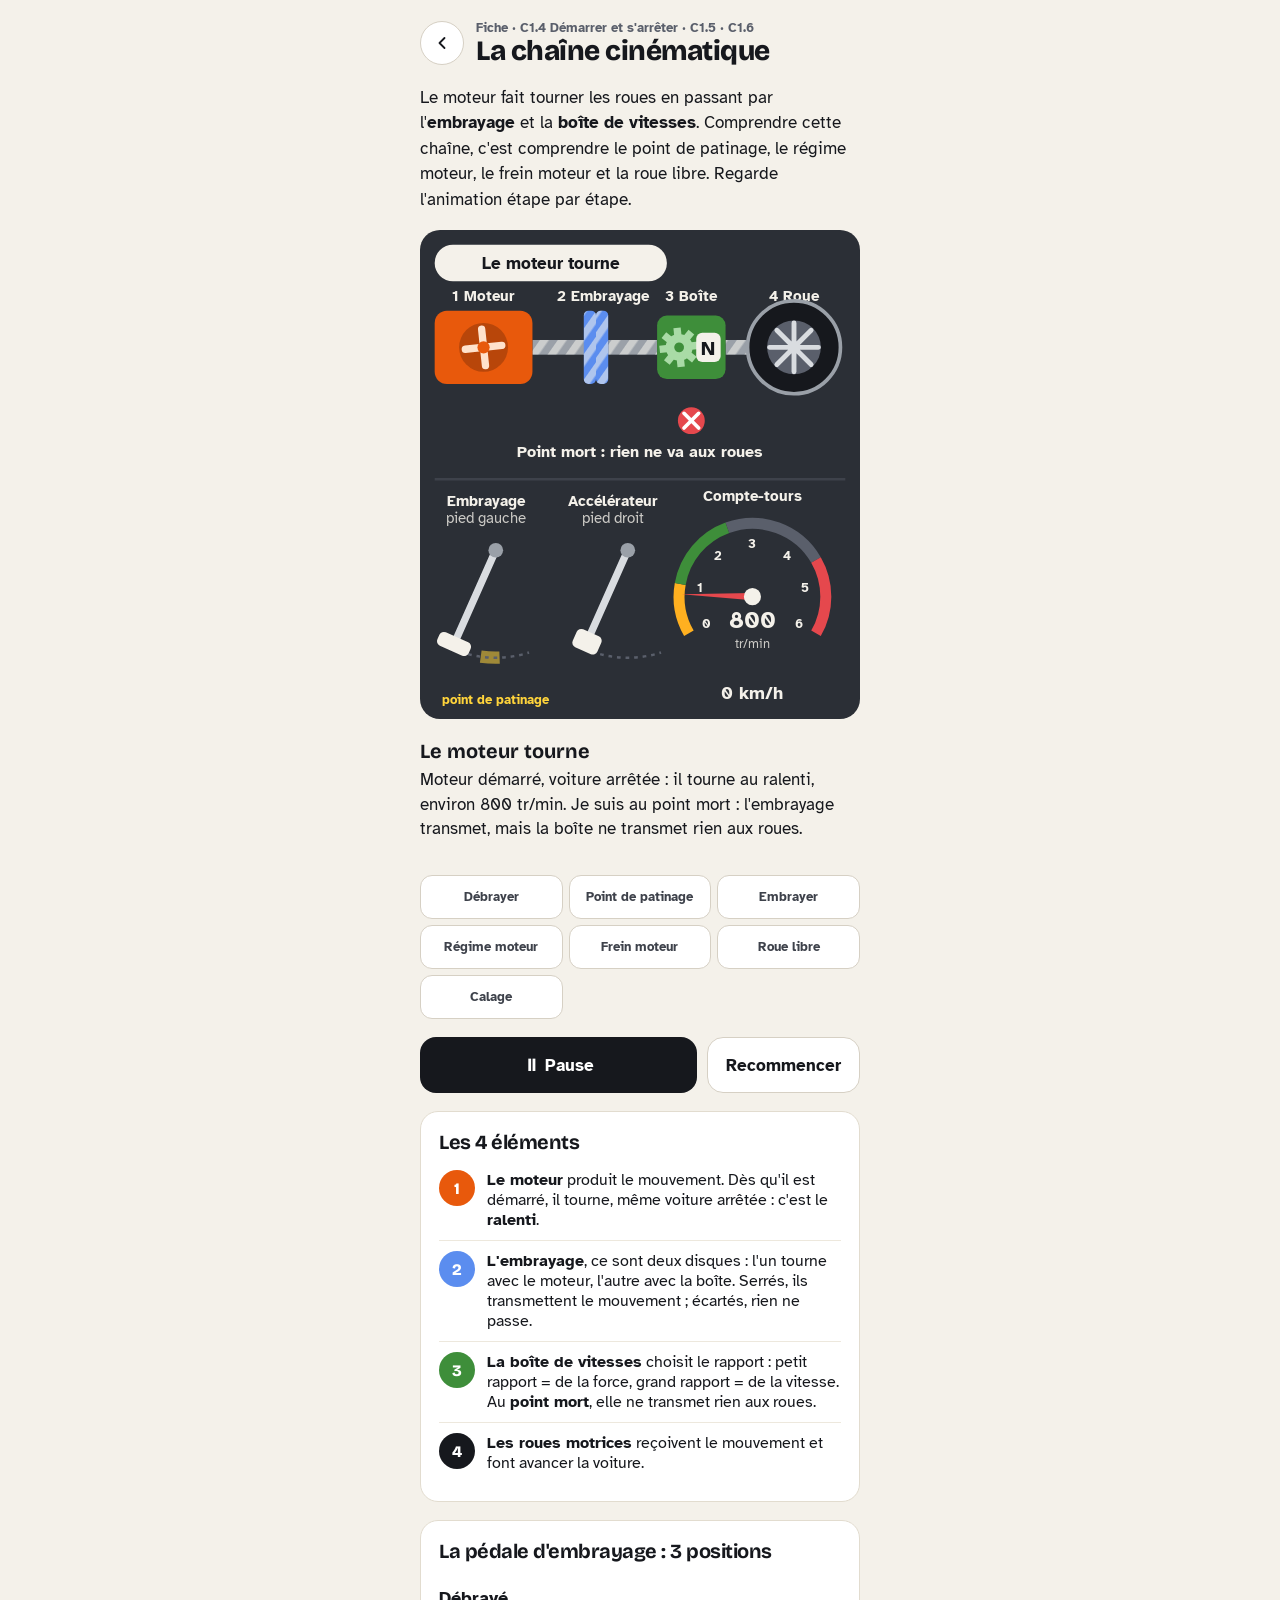
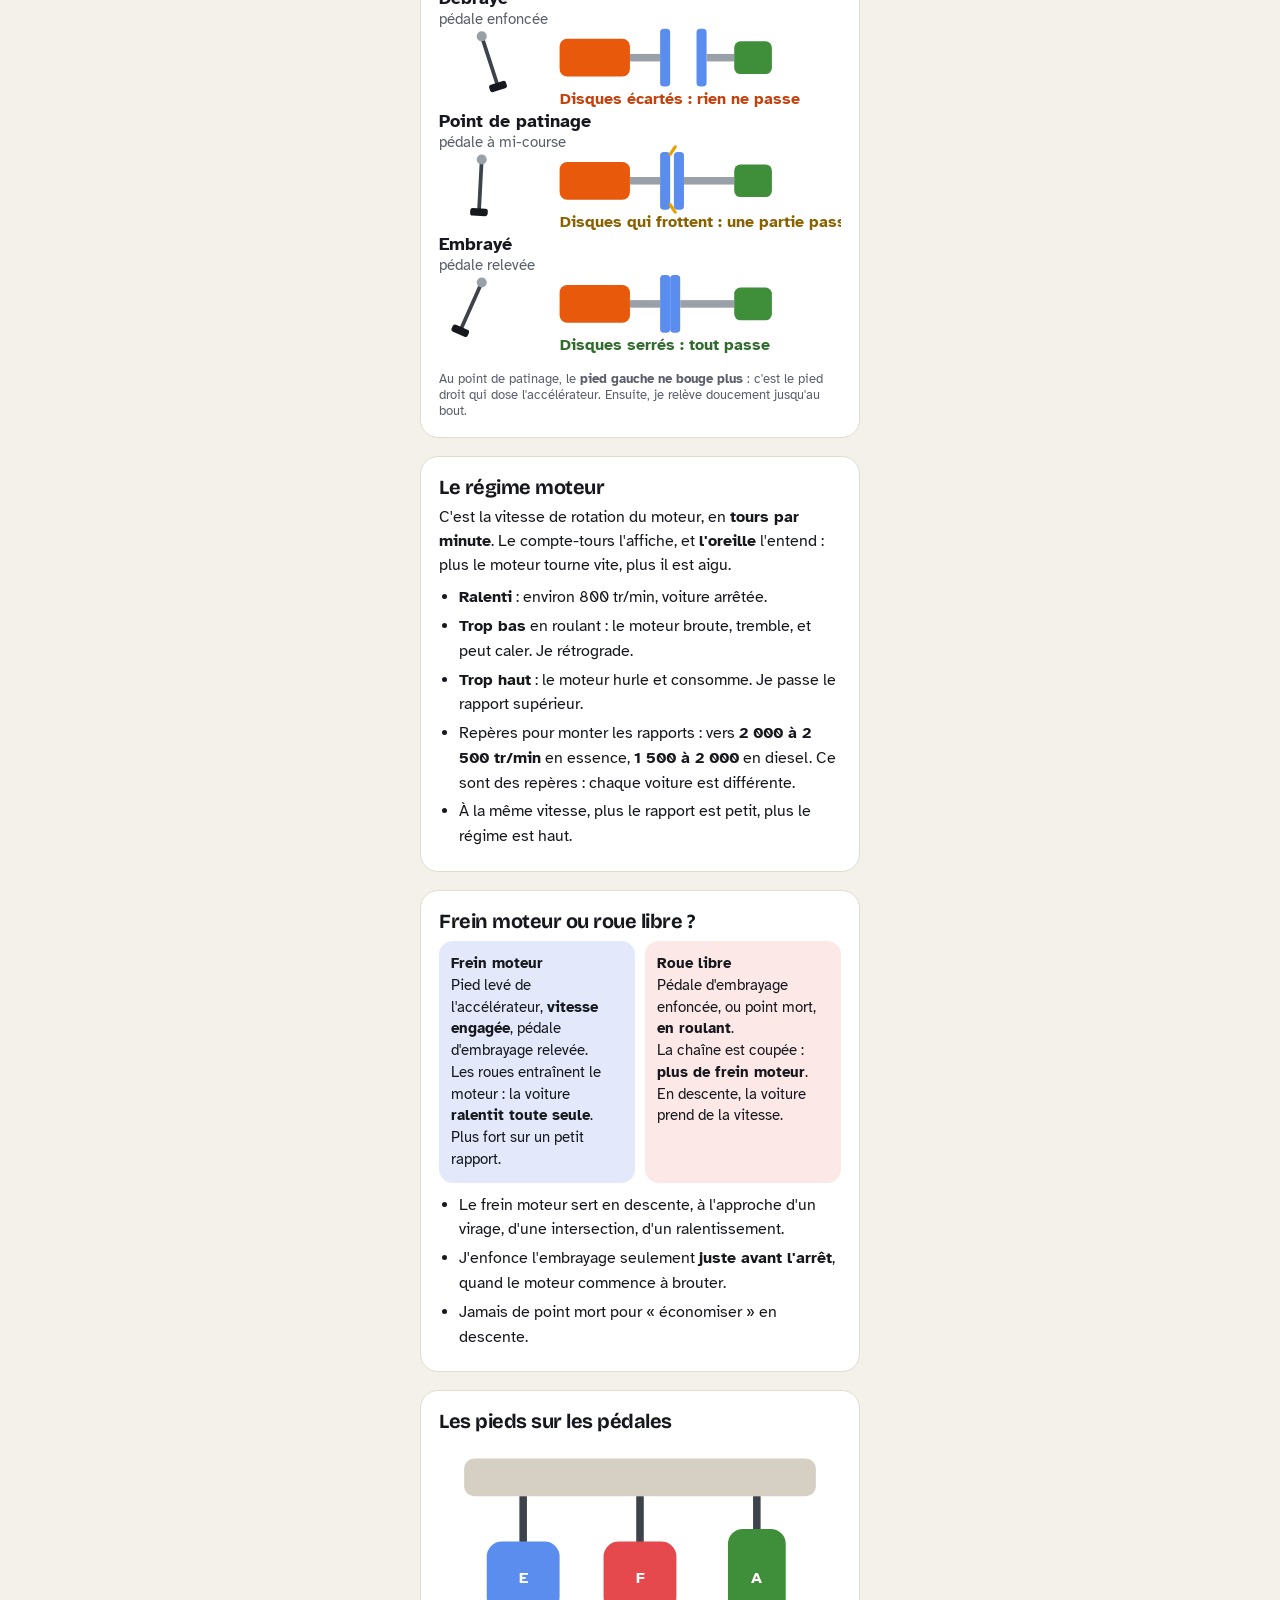
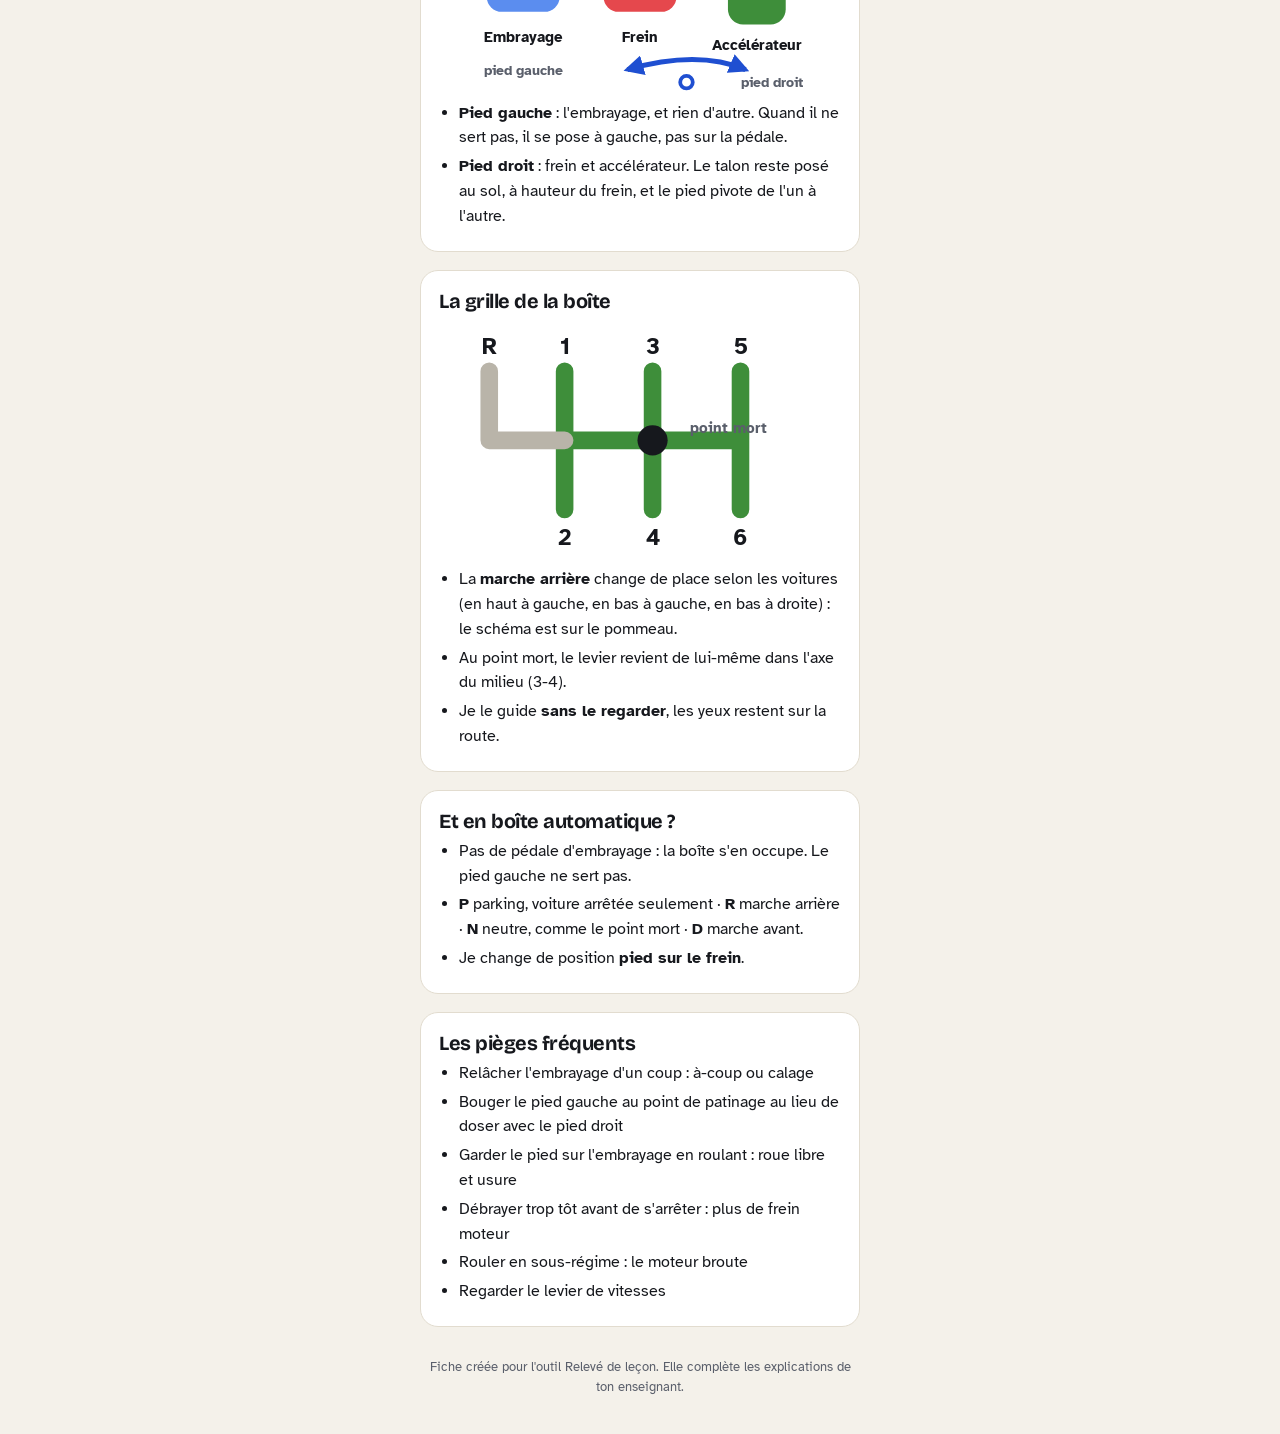
==== fiches/chaine.html @ b181ccf0 "Add files via upload" ====
<!doctype html>
<html lang="fr">
<head>
<meta charset="utf-8">
<meta name="viewport" content="width=device-width, initial-scale=1, viewport-fit=cover">
<title>Chaîne cinématique — Fiche</title>
<meta name="theme-color" content="#F4F1EA">
<link rel="preconnect" href="https://fonts.googleapis.com">
<link href="https://fonts.googleapis.com/css2?family=Atkinson+Hyperlegible:wght@400;700&family=Bricolage+Grotesque:opsz,wght@12..96,600;12..96,800&display=swap" rel="stylesheet">
<link rel="stylesheet" href="../app.css">
<style>
  .stage{background:#2B2F36;border-radius:20px;overflow:hidden;position:relative}
  .stage svg{display:block;width:100%;height:auto}
  .steps{display:grid;grid-template-columns:repeat(3,minmax(0,1fr));gap:6px}
  .steps button{min-height:44px;border-radius:12px;border:1px solid var(--line2);background:var(--card);font-weight:700;font-size:13px;cursor:pointer;color:var(--ink2);padding:0 4px;line-height:1.1}
  .steps button[aria-current="true"]{background:var(--ink);color:#fff;border-color:var(--ink)}
  .caption{min-height:120px;font-size:17px;line-height:1.45}
  .caption b{font-family:var(--display);font-size:20px;display:block;margin-bottom:2px}
  .ctrl{display:flex;gap:10px;align-items:center}
  .key{display:flex;gap:12px;align-items:flex-start;padding:10px 0;border-bottom:1px solid var(--soft)}
  .key:last-child{border-bottom:0}
  .key .n{flex-shrink:0;width:36px;height:36px;border-radius:18px;color:#fff;font-family:var(--display);font-weight:800;display:flex;align-items:center;justify-content:center}
  ul.clean{margin:0;padding-left:20px;line-height:1.55}
  ul.clean li{margin:4px 0}
  .two{display:grid;grid-template-columns:1fr 1fr;gap:10px}
  .two>div{border-radius:14px;padding:12px;line-height:1.45;font-size:15px}
  .lbl{font-family:'Atkinson Hyperlegible',sans-serif;font-weight:700}
  .card svg{display:block;width:100%;height:auto}
</style>
</head>
<body>
<main id="app" style="gap:18px">
  <div class="row"><a class="icon-btn" href="../#travail" id="backlink" aria-label="Retour"><svg viewBox="0 0 24 24" fill="none" stroke="currentColor" stroke-width="2.2" stroke-linecap="round" stroke-linejoin="round"><path d="M15 18l-6-6 6-6"/></svg></a>
    <div><div class="small muted" style="font-weight:700">Fiche · C1.4 Démarrer et s'arrêter · C1.5 · C1.6</div><h1 style="font-size:28px;font-weight:800;line-height:1.1">La chaîne cinématique</h1></div></div>

  <p style="margin:0;font-size:17px;line-height:1.5">Le moteur fait tourner les roues en passant par l'<b>embrayage</b> et la <b>boîte de vitesses</b>. Comprendre cette chaîne, c'est comprendre le point de patinage, le régime moteur, le frein moteur et la roue libre. Regarde l'animation étape par étape.</p>

  <div class="stage" aria-label="Animation : moteur, embrayage, boîte de vitesses et roue, avec la pédale d'embrayage, l'accélérateur et le compte-tours">
    <svg viewBox="0 0 360 400" role="img" aria-labelledby="capT">
      <defs>
        <pattern id="stripe" width="12" height="12" patternUnits="userSpaceOnUse" patternTransform="rotate(35)"><rect width="6" height="12" fill="#F4F1EA" opacity=".55"/></pattern>
        <marker id="ah" viewBox="0 0 10 10" refX="8" refY="5" markerWidth="5" markerHeight="5" orient="auto-start-reverse"><path d="M0 0 L10 5 L0 10 Z" fill="context-stroke"/></marker>
      </defs>
      <!-- étiquettes -->
      <g class="lbl" font-size="12" fill="#F4F1EA" text-anchor="middle">
        <text x="52" y="58">1 Moteur</text><text x="150" y="58">2 Embrayage</text><text x="222" y="58">3 Boîte</text><text x="306" y="58">4 Roue</text>
      </g>
      <!-- arbres (les rayures défilent = ça tourne) -->
      <g id="sh1"><rect x="92" y="90" width="44" height="12" fill="#9AA0A8"/><rect id="sh1s" x="80" y="90" width="68" height="12" fill="url(#stripe)" clip-path="url(#c1)"/></g>
      <clipPath id="c1"><rect x="92" y="90" width="44" height="12"/></clipPath>
      <g id="sh2"><rect id="sh2r" x="156" y="90" width="38" height="12" fill="#9AA0A8"/><rect id="sh2s" x="144" y="90" width="62" height="12" fill="url(#stripe)" clip-path="url(#c2)"/></g>
      <clipPath id="c2"><rect id="c2r" x="156" y="90" width="38" height="12"/></clipPath>
      <g id="sh3"><rect x="250" y="90" width="20" height="12" fill="#9AA0A8"/><rect id="sh3s" x="238" y="90" width="44" height="12" fill="url(#stripe)" clip-path="url(#c3)"/></g>
      <clipPath id="c3"><rect x="250" y="90" width="20" height="12"/></clipPath>
      <!-- moteur -->
      <rect x="12" y="66" width="80" height="60" rx="10" fill="#E8590C"/>
      <g transform="translate(52 96)"><circle r="20" fill="#B8460A"/><g id="fanE"><rect x="-3" y="-18" width="6" height="36" rx="3" fill="#FFE2CC"/><rect x="-18" y="-3" width="36" height="6" rx="3" fill="#FFE2CC"/></g><circle r="5" fill="#E8590C"/></g>
      <!-- embrayage : disque côté moteur + disque côté boîte -->
      <g id="discA"><rect x="134" y="66" width="10" height="60" rx="4" fill="#5B8DEF"/><rect id="discAs" x="134" y="40" width="10" height="112" fill="url(#stripe)" clip-path="url(#cA)"/></g>
      <clipPath id="cA"><rect x="134" y="66" width="10" height="60" rx="4"/></clipPath>
      <g id="discB"><rect x="0" y="66" width="10" height="60" rx="4" fill="#5B8DEF"/><rect id="discBs" x="0" y="40" width="10" height="112" fill="url(#stripe)" clip-path="url(#cB)"/></g>
      <clipPath id="cB"><rect id="cBr" x="0" y="66" width="10" height="60" rx="4"/></clipPath>
      <g id="spark" opacity="0"><path d="M144 76 l6 -8 M144 96 l8 0 M144 116 l6 8" stroke="#FFD43B" stroke-width="3" stroke-linecap="round"/></g>
      <!-- boîte -->
      <rect x="194" y="70" width="56" height="52" rx="8" fill="#3E8E3A"/>
      <g transform="translate(212 96)"><g id="gear"><circle r="11" fill="#A9DBA6"/><g fill="#A9DBA6"><rect x="-3" y="-16" width="6" height="32"/><rect x="-16" y="-3" width="32" height="6"/><rect x="-3" y="-16" width="6" height="32" transform="rotate(45)"/><rect x="-3" y="-16" width="6" height="32" transform="rotate(-45)"/></g><circle r="4" fill="#3E8E3A"/></g></g>
      <rect x="226" y="84" width="20" height="24" rx="5" fill="#F4F1EA"/><text id="gearT" x="236" y="102" text-anchor="middle" class="lbl" font-size="16" fill="#16181D">N</text>
      <!-- roue -->
      <g transform="translate(306 96)"><circle r="38" fill="#16181D" stroke="#9AA0A8" stroke-width="3"/><circle r="22" fill="#5A5F6B"/><g id="wheel" stroke="#D9DCE0" stroke-width="4" stroke-linecap="round"><path d="M0 -20 V20 M-20 0 H20 M-14 -14 L14 14 M-14 14 L14 -14"/></g><circle r="5" fill="#D9DCE0"/></g>
      <!-- sens de l'entraînement -->
      <g id="flow" opacity="0"><line id="flowL" x1="30" y1="156" x2="330" y2="156" stroke="#FFB020" stroke-width="5" stroke-linecap="round" marker-end="url(#ah)"/></g>
      <g id="cut" opacity="0"><circle cx="150" cy="156" r="11" fill="#E5484D"/><path d="M144 150 l12 12 M156 150 l-12 12" stroke="#fff" stroke-width="3" stroke-linecap="round"/></g>
      <text id="flowT" x="180" y="186" text-anchor="middle" class="lbl" font-size="13" fill="#F4F1EA"></text>
      <line x1="12" y1="204" x2="348" y2="204" stroke="#3E424B" stroke-width="2"/>
      <!-- pédales (vue de côté, pivot en haut) -->
      <g class="lbl" font-size="12" fill="#F4F1EA" text-anchor="middle"><text x="54" y="226">Embrayage</text><text x="54" y="240" font-weight="400" opacity=".8">pied gauche</text><text x="158" y="226">Accélérateur</text><text x="158" y="240" font-weight="400" opacity=".8">pied droit</text></g>
      <g transform="translate(62 262)">
        <path id="ppzone" d="" stroke="#FFD43B" stroke-width="10" fill="none" opacity=".55"/>
        <path d="M0 0" id="travC" stroke="#5A5F6B" stroke-width="2" fill="none" stroke-dasharray="3 4"/>
        <g id="pedC"><rect x="-3" y="0" width="6" height="84" rx="3" fill="#D9DCE0"/><rect x="-14" y="78" width="28" height="12" rx="4" fill="#F4F1EA"/></g>
        <circle r="6" fill="#9AA0A8"/>
      </g>
      <text x="62" y="388" text-anchor="middle" class="lbl" font-size="11" fill="#FFD43B">point de patinage</text>
      <g transform="translate(170 262)">
        <path id="travA" stroke="#5A5F6B" stroke-width="2" fill="none" stroke-dasharray="3 4"/>
        <g id="pedA"><rect x="-3" y="0" width="6" height="84" rx="3" fill="#D9DCE0"/><rect x="-11" y="74" width="22" height="16" rx="4" fill="#F4F1EA"/></g>
        <circle r="6" fill="#9AA0A8"/>
      </g>
      <!-- compte-tours -->
      <g transform="translate(272 300)">
        <path id="arcs" fill="none"/>
        <g id="ticks"></g>
        <g id="needle"><path d="M-3 0 L0 -58 L3 0 Z" fill="#E5484D"/></g><circle r="7" fill="#F4F1EA"/>
        <text y="26" text-anchor="middle" class="lbl" font-size="20" fill="#F4F1EA" id="rpmT">800</text>
        <text y="42" text-anchor="middle" font-family="Atkinson Hyperlegible, sans-serif" font-size="11" fill="#F4F1EA" opacity=".8">tr/min</text>
        <text y="-78" text-anchor="middle" class="lbl" font-size="12" fill="#F4F1EA">Compte-tours</text>
      </g>
      <text id="spdT" x="272" y="384" text-anchor="middle" class="lbl" font-size="15" fill="#F4F1EA">0 km/h</text>
      <g id="stallB" opacity="0"><rect x="134" y="142" width="92" height="28" rx="14" fill="#E5484D"/><text x="180" y="161" text-anchor="middle" class="lbl" font-size="14" fill="#fff">Calé !</text></g>
      <g><rect x="12" y="12" width="190" height="30" rx="15" fill="#F4F1EA"/><text id="badgeT" x="107" y="32" text-anchor="middle" class="lbl" font-size="14" fill="#16181D"></text></g>
    </svg>
  </div>

  <div class="caption" id="cap" aria-live="polite"><b id="capT"></b><span id="capS"></span></div>
  <div class="steps" id="steps"></div>
  <div class="ctrl"><button class="btn btn-dark" id="play" style="flex:1">⏸ Pause</button><button class="btn btn-light" id="restart" style="width:auto;padding:0 18px">Recommencer</button></div>

  <div class="card"><h2 style="font-size:20px;margin-bottom:6px">Les 4 éléments</h2>
    <div class="key"><span class="n" style="background:#E8590C">1</span><div><b>Le moteur</b> produit le mouvement. Dès qu'il est démarré, il tourne, même voiture arrêtée : c'est le <b>ralenti</b>.</div></div>
    <div class="key"><span class="n" style="background:#5B8DEF">2</span><div><b>L'embrayage</b>, ce sont deux disques : l'un tourne avec le moteur, l'autre avec la boîte. Serrés, ils transmettent le mouvement ; écartés, rien ne passe.</div></div>
    <div class="key"><span class="n" style="background:#3E8E3A">3</span><div><b>La boîte de vitesses</b> choisit le rapport : petit rapport = de la force, grand rapport = de la vitesse. Au <b>point mort</b>, elle ne transmet rien aux roues.</div></div>
    <div class="key"><span class="n" style="background:#16181D">4</span><div><b>Les roues motrices</b> reçoivent le mouvement et font avancer la voiture.</div></div>
  </div>

  <div class="card" id="pedale"><h2 style="font-size:20px;margin-bottom:8px">La pédale d'embrayage : 3 positions</h2>
    <svg viewBox="0 0 320 312" role="img" aria-label="Trois positions de la pédale d'embrayage : enfoncée, disques écartés ; à mi-course, disques qui se touchent ; relevée, disques serrés" id="three"></svg>
    <p class="small muted" style="margin:8px 0 0">Au point de patinage, le <b>pied gauche ne bouge plus</b> : c'est le pied droit qui dose l'accélérateur. Ensuite, je relève doucement jusqu'au bout.</p>
  </div>

  <div class="card" id="regime"><h2 style="font-size:20px;margin-bottom:6px">Le régime moteur</h2>
    <p style="margin:0 0 8px;line-height:1.5">C'est la vitesse de rotation du moteur, en <b>tours par minute</b>. Le compte-tours l'affiche, et <b>l'oreille</b> l'entend : plus le moteur tourne vite, plus il est aigu.</p>
    <ul class="clean">
      <li><b>Ralenti</b> : environ 800 tr/min, voiture arrêtée.</li>
      <li><b>Trop bas</b> en roulant : le moteur broute, tremble, et peut caler. Je rétrograde.</li>
      <li><b>Trop haut</b> : le moteur hurle et consomme. Je passe le rapport supérieur.</li>
      <li>Repères pour monter les rapports : vers <b>2 000 à 2 500 tr/min</b> en essence, <b>1 500 à 2 000</b> en diesel. Ce sont des repères : chaque voiture est différente.</li>
      <li>À la même vitesse, plus le rapport est petit, plus le régime est haut.</li>
    </ul>
  </div>

  <div class="card" id="frein"><h2 style="font-size:20px;margin-bottom:8px">Frein moteur ou roue libre ?</h2>
    <div class="two">
      <div style="background:#E3E9FB"><b>Frein moteur</b><br>Pied levé de l'accélérateur, <b>vitesse engagée</b>, pédale d'embrayage relevée.<br>Les roues entraînent le moteur : la voiture <b>ralentit toute seule</b>.<br>Plus fort sur un petit rapport.</div>
      <div style="background:#FDE8E8"><b>Roue libre</b><br>Pédale d'embrayage enfoncée, ou point mort, <b>en roulant</b>.<br>La chaîne est coupée : <b>plus de frein moteur</b>.<br>En descente, la voiture prend de la vitesse.</div>
    </div>
    <ul class="clean" style="margin-top:10px">
      <li>Le frein moteur sert en descente, à l'approche d'un virage, d'une intersection, d'un ralentissement.</li>
      <li>J'enfonce l'embrayage seulement <b>juste avant l'arrêt</b>, quand le moteur commence à brouter.</li>
      <li>Jamais de point mort pour « économiser » en descente.</li>
    </ul>
  </div>

  <div class="card" id="pieds"><h2 style="font-size:20px;margin-bottom:8px">Les pieds sur les pédales</h2>
    <svg viewBox="0 0 320 200" role="img" aria-label="Trois pédales : embrayage à gauche pour le pied gauche, frein au milieu et accélérateur à droite pour le pied droit, qui pivote sur le talon">
      <rect x="20" y="14" width="280" height="30" rx="8" fill="#D6D0C4"/>
      <g fill="#3E424B"><rect x="64" y="44" width="6" height="40"/><rect x="157" y="44" width="6" height="40"/><rect x="250" y="44" width="6" height="30"/></g>
      <rect x="38" y="80" width="58" height="56" rx="12" fill="#5B8DEF"/><rect x="131" y="80" width="58" height="56" rx="12" fill="#E5484D"/><rect x="230" y="70" width="46" height="76" rx="12" fill="#3E8E3A"/>
      <g class="lbl" font-size="13" fill="#fff" text-anchor="middle"><text x="67" y="113">E</text><text x="160" y="113">F</text><text x="253" y="113">A</text></g>
      <g class="lbl" font-size="12" fill="#16181D" text-anchor="middle"><text x="67" y="160">Embrayage</text><text x="160" y="160">Frein</text><text x="253" y="166">Accélérateur</text></g>
      <path d="M150 182 Q206 166 244 182" stroke="#1F4FD1" stroke-width="4" fill="none" marker-start="url(#ah2)" marker-end="url(#ah2)"/>
      <circle cx="197" cy="192" r="5" fill="none" stroke="#1F4FD1" stroke-width="3"/>
      <defs><marker id="ah2" viewBox="0 0 10 10" refX="8" refY="5" markerWidth="4" markerHeight="4" orient="auto-start-reverse"><path d="M0 0 L10 5 L0 10 Z" fill="#1F4FD1"/></marker></defs>
      <text x="67" y="186" text-anchor="middle" class="lbl" font-size="11" fill="#5A5F6B">pied gauche</text>
      <text x="290" y="196" text-anchor="end" class="lbl" font-size="11" fill="#5A5F6B">pied droit</text>
    </svg>
    <ul class="clean" style="margin-top:8px">
      <li><b>Pied gauche</b> : l'embrayage, et rien d'autre. Quand il ne sert pas, il se pose à gauche, pas sur la pédale.</li>
      <li><b>Pied droit</b> : frein et accélérateur. Le talon reste posé au sol, à hauteur du frein, et le pied pivote de l'un à l'autre.</li>
    </ul>
  </div>

  <div class="card" id="boite"><h2 style="font-size:20px;margin-bottom:8px">La grille de la boîte</h2>
    <svg viewBox="0 0 320 190" role="img" aria-label="Grille en H : marche arrière, 1 et 3 et 5 en haut, 2 et 4 en bas, point mort au milieu">
      <g stroke="#3E8E3A" stroke-width="14" stroke-linecap="round" fill="none">
        <path d="M100 40 V150 M170 40 V150 M240 40 V150 M100 95 H240"/>
      </g>
      <path d="M40 40 V95 H100" stroke="#B9B4A9" stroke-width="14" stroke-linecap="round" stroke-linejoin="round" fill="none"/>
      <g class="lbl" font-size="18" fill="#16181D" text-anchor="middle"><text x="40" y="26">R</text><text x="100" y="26">1</text><text x="170" y="26">3</text><text x="240" y="26">5</text><text x="100" y="178">2</text><text x="170" y="178">4</text><text x="240" y="178">6</text></g>
      <circle cx="170" cy="95" r="12" fill="#16181D"/><text x="200" y="89" class="lbl" font-size="12" fill="#5A5F6B">point mort</text>
    </svg>
    <ul class="clean" style="margin-top:8px">
      <li>La <b>marche arrière</b> change de place selon les voitures (en haut à gauche, en bas à gauche, en bas à droite) : le schéma est sur le pommeau.</li>
      <li>Au point mort, le levier revient de lui-même dans l'axe du milieu (3-4).</li>
      <li>Je le guide <b>sans le regarder</b>, les yeux restent sur la route.</li>
    </ul>
  </div>

  <div class="card" id="auto"><h2 style="font-size:20px;margin-bottom:6px">Et en boîte automatique ?</h2>
    <ul class="clean">
      <li>Pas de pédale d'embrayage : la boîte s'en occupe. Le pied gauche ne sert pas.</li>
      <li><b>P</b> parking, voiture arrêtée seulement · <b>R</b> marche arrière · <b>N</b> neutre, comme le point mort · <b>D</b> marche avant.</li>
      <li>Je change de position <b>pied sur le frein</b>.</li>
    </ul>
  </div>

  <div class="card"><h2 style="font-size:20px;margin-bottom:6px">Les pièges fréquents</h2>
    <ul class="clean"><li>Relâcher l'embrayage d'un coup : à-coup ou calage</li><li>Bouger le pied gauche au point de patinage au lieu de doser avec le pied droit</li><li>Garder le pied sur l'embrayage en roulant : roue libre et usure</li><li>Débrayer trop tôt avant de s'arrêter : plus de frein moteur</li><li>Rouler en sous-régime : le moteur broute</li><li>Regarder le levier de vitesses</li></ul></div>

  <p class="footer">Fiche créée pour l'outil Relevé de leçon. Elle complète les explications de ton enseignant.</p>
</main>
<script>
(function () {
  'use strict';
  try { if (document.referrer && new URL(document.referrer).origin === location.origin) document.getElementById('backlink').addEventListener('click', function (e) { e.preventDefault(); history.back(); }); } catch (e) {}
  const $ = (id) => document.getElementById(id);
  const ease = (t) => t < .5 ? 2 * t * t : 1 - Math.pow(-2 * t + 2, 2) / 2;
  const lerp = (a, b, t) => a + (b - a) * t;
  const seg = (p, a, b) => Math.max(0, Math.min(1, (p - a) / (b - a)));
  const R1 = 125, R2 = 65; // tr/min par km/h en 1re et en 2e

  // ---- compte-tours : arcs et graduations (0 à 6000 tr/min sur 240°) ----
  const ang = (rpm) => -120 + Math.min(rpm, 6000) / 6000 * 240;
  function arc(a1, a2, r) {
    const p = (a) => [Math.sin(a * Math.PI / 180) * r, -Math.cos(a * Math.PI / 180) * r];
    const [x1, y1] = p(a1), [x2, y2] = p(a2);
    return `M${x1.toFixed(1)} ${y1.toFixed(1)} A${r} ${r} 0 ${a2 - a1 > 180 ? 1 : 0} 1 ${x2.toFixed(1)} ${y2.toFixed(1)}`;
  }
  (function gauge() {
    const zones = [[0, 1000, '#FFB020'], [1000, 2500, '#3E8E3A'], [2500, 4500, '#5A5F6B'], [4500, 6000, '#E5484D']];
    $('arcs').outerHTML = zones.map(([a, b, c]) => `<path d="${arc(ang(a), ang(b), 60)}" stroke="${c}" stroke-width="9" fill="none"/>`).join('');
    let t = '';
    for (let k = 0; k <= 6; k++) { const a = ang(k * 1000) * Math.PI / 180; t += `<text x="${(Math.sin(a) * 44).toFixed(1)}" y="${(-Math.cos(a) * 44 + 4).toFixed(1)}" text-anchor="middle" font-family="Atkinson Hyperlegible, sans-serif" font-size="11" font-weight="700" fill="#F4F1EA">${k}</text>`; }
    $('ticks').innerHTML = t;
  })();

  // ---- pédales : angle relevée / enfoncée ----
  const PED_UP = 24, PED_DOWN = -18; // le conducteur est à gauche : enfoncer pousse la pédale vers la droite
  const pedAngle = (down) => lerp(PED_UP, PED_DOWN, down);
  const ppt = (d, r) => { const a = pedAngle(d) * Math.PI / 180; return [(-Math.sin(a) * r).toFixed(1), (Math.cos(a) * r).toFixed(1)]; };
  const arcP = (d1, d2, r) => { const [x1, y1] = ppt(d1, r), [x2, y2] = ppt(d2, r); return `M${x1} ${y1} A${r} ${r} 0 0 ${d2 > d1 ? 0 : 1} ${x2} ${y2}`; };
  $('travC').setAttribute('d', arcP(0, 1, 88)); $('travA').setAttribute('d', arcP(0, 1, 88));
  $('ppzone').setAttribute('d', arcP(.38, .62, 88));

  // ---- les étapes ----
  // c : embrayage (0 = pédale enfoncée / débrayé, 1 = relevée / embrayé) · g : gaz (0-1)
  // rpm : régime · v : km/h · b : rotation du disque côté boîte (tr/min équivalents) · flow : 'fwd' | 'back' | 'cut' | 'none'
  const STEPS = [
    { id: '', k: 'Le moteur tourne', d: 4200, t: 'Le moteur tourne', s: 'Moteur démarré, voiture arrêtée : il tourne au ralenti, environ 800 tr/min. Je suis au point mort : l\'embrayage transmet, mais la boîte ne transmet rien aux roues.',
      f: (p) => ({ c: 1, g: 0, rpm: 800, v: 0, b: 800, gear: 'N', flow: 'none', ft: 'Point mort : rien ne va aux roues' }) },
    { id: 'debrayer', k: 'Débrayer', d: 4600, t: 'Débrayer et passer la 1re', s: 'J\'enfonce la pédale d\'embrayage à fond : les deux disques s\'écartent, le moteur tourne seul. Le disque côté boîte s\'arrête : je peux passer la 1re sans craquer.',
      f: (p) => { const c = 1 - ease(seg(p, 0, .35)); return { c, g: 0, rpm: 800, v: 0, b: 800 * c * c, gear: p > .6 ? '1' : 'N', flow: 'cut', ft: 'Pédale enfoncée : moteur et roues séparés' }; } },
    { id: 'patinage', k: 'Point de patinage', d: 6200, t: 'Le point de patinage', s: 'Je relève doucement la pédale : les disques se touchent et frottent. Le moteur commence à entraîner la voiture, le régime baisse un peu et le bruit devient plus sourd. Le pied gauche s\'immobilise, le pied droit accélère légèrement.',
      f: (p) => { const c = lerp(0, .5, ease(seg(p, 0, .35))), touch = seg(p, .33, 1); const g = .18 * seg(p, .4, .7);
        const v = 6 * ease(touch); const rpm = p < .33 ? 800 : (p < .45 ? lerp(800, 700, seg(p, .33, .45)) : lerp(700, 1100, seg(p, .45, .8)));
        return { c, g, rpm, v, b: v * R1, gear: '1', flow: touch > 0 ? 'slip' : 'cut', ft: touch > 0 ? 'Les disques frottent : une partie passe' : 'Disques encore écartés' }; } },
    { id: 'embrayer', k: 'Embrayer', d: 4400, t: 'Embrayer', s: 'Une fois la voiture lancée, je finis de relever la pédale doucement. Les disques sont serrés : moteur, boîte et roues tournent ensemble.',
      f: (p) => { const q = ease(p), v = lerp(6, 12, q); return { c: lerp(.5, 1, q), g: lerp(.18, .25, q), rpm: lerp(1100, 12 * R1, q), v, b: v * R1, gear: '1', flow: 'fwd', ft: 'Le moteur entraîne les roues' }; } },
    { id: 'regime', k: 'Régime moteur', d: 7600, t: 'Le régime moteur', s: 'J\'accélère : le régime monte, la voiture prend de la vitesse. Vers 2 000 – 2 500 tr/min, je passe la 2e : débrayer, changer, embrayer. À la même vitesse, en 2e, le régime redescend.',
      f: (p) => { let c = 1, g, rpm, v, gear = '1', flow = 'fwd', ft = 'Le moteur entraîne les roues';
        if (p < .55) { const q = ease(seg(p, 0, .55)); rpm = lerp(1500, 3000, q); v = rpm / R1; g = lerp(.25, .7, q); }
        else { v = 24; const sh = seg(p, .55, .9); g = sh < .5 ? 0 : .35; c = sh < .3 ? 1 - seg(sh, 0, .3) : (sh < .55 ? 0 : seg(sh, .55, 1)); gear = sh > .42 ? '2' : (sh > .3 ? 'N' : '1');
          rpm = sh < .3 ? lerp(3000, 2600, seg(sh, 0, .3)) : lerp(2600, v * R2, seg(sh, .3, 1)); if (c < .9) { flow = 'cut'; ft = 'Changement de rapport : je débraye'; } }
        return { c, g, rpm, v, b: gear === '1' ? v * R1 : (gear === '2' ? v * R2 : rpm * c), gear, flow, ft }; } },
    { id: 'freinmoteur', k: 'Frein moteur', d: 5400, t: 'Le frein moteur', s: 'Je lève le pied de l\'accélérateur, la 2e reste engagée, pédale d\'embrayage relevée. Ce sont maintenant les roues qui entraînent le moteur : il freine la voiture, qui ralentit toute seule. Plus le rapport est petit, plus ça freine.',
      f: (p) => { const v = lerp(24, 13, ease(p)); return { c: 1, g: 0, rpm: v * R2, v, b: v * R2, gear: '2', flow: 'back', ft: 'Les roues entraînent le moteur : il freine' }; } },
    { id: 'rouelibre', k: 'Roue libre', d: 5400, t: 'La roue libre', s: 'Si j\'enfonce l\'embrayage (ou si je mets le point mort) en roulant, la chaîne est coupée. Le moteur retombe au ralenti, les roues tournent seules : plus de frein moteur. En descente, la voiture accélère. À éviter, sauf juste avant de s\'arrêter.',
      f: (p) => { const c = 1 - ease(seg(p, 0, .2)), v = lerp(24, 22, p); return { c, g: 0, rpm: c > .5 ? v * R2 : lerp(v * R2, 800, seg(p, .1, .45)), v, b: v * R2, gear: '2', flow: 'cut', ft: 'Chaîne coupée : plus de frein moteur' }; } },
    { id: 'calage', k: 'Calage', d: 4800, t: 'Le calage', s: 'En 1re, voiture arrêtée, je relâche l\'embrayage d\'un coup sans accélérer. Le moteur n\'a pas assez de force pour entraîner la voiture : le régime s\'effondre, la voiture fait un à-coup et le moteur s\'arrête.',
      f: (p) => { const c = ease(seg(p, 0, .2)), drop = seg(p, .15, .45); const rpm = lerp(800, 0, drop); const v = p < .45 ? 3 * Math.sin(seg(p, .12, .45) * Math.PI) : 0;
        return { c, g: 0, rpm, v, b: v * R1, gear: '1', flow: p < .45 ? 'fwd' : 'none', ft: p < .45 ? 'Embrayage relâché d\'un coup' : 'Moteur arrêté', stall: p > .45 }; } }
  ];
  const stepsEl = $('steps');
  STEPS.slice(1).forEach((st, i) => { const b = document.createElement('button'); b.textContent = st.k; b.addEventListener('click', () => go(i + 1)); stepsEl.appendChild(b); });

  let idx = 0, t0 = performance.now(), paused = false, pauseAt = 0, last = performance.now();
  const ph = { e: 0, b: 0, w: 0 };
  function go(i) { idx = i; t0 = performance.now(); if (paused) pauseAt = t0; }

  function draw(p, dt) {
    const st = STEPS[idx], s = st.f(Math.max(0, Math.min(1, p)));
    // rotations (1 tour visuel par seconde pour 1000 tr/min)
    if (!paused) { ph.e += s.rpm / 1000 * dt; ph.b += s.b / 1000 * dt; ph.w += s.v / 12 * dt; }
    const gap = Math.max(0, (.5 - s.c) / .5) * 18; // écart des disques
    const xB = 144 + gap;
    $('discB').setAttribute('transform', `translate(${xB} 0)`);
    $('cBr').setAttribute('x', 0);
    $('sh2r').setAttribute('x', xB + 10); $('sh2r').setAttribute('width', 194 - xB - 10);
    $('c2r').setAttribute('x', xB + 10); $('c2r').setAttribute('width', 194 - xB - 10);
    $('fanE').setAttribute('transform', `rotate(${(ph.e * 360) % 360})`);
    $('gear').setAttribute('transform', `rotate(${(ph.b * 360) % 360})`);
    $('wheel').setAttribute('transform', `rotate(${(ph.w * 360) % 360})`);
    $('sh1s').setAttribute('x', 80 + (ph.e * 12) % 12);
    $('discAs').setAttribute('y', 40 + (ph.e * 14) % 14);
    $('discBs').setAttribute('y', 40 + (ph.b * 14) % 14);
    $('sh2s').setAttribute('x', 144 + gap + (ph.b * 12) % 12);
    $('sh3s').setAttribute('x', 238 + (ph.w * 24) % 12);
    $('gearT').textContent = s.gear;
    const slip = s.flow === 'slip' && s.c > .45 && Math.abs(s.rpm - s.b) > 60;
    $('spark').setAttribute('opacity', slip && Math.floor(performance.now() / 120) % 2 ? 1 : 0);
    // sens d'entraînement
    const fl = $('flowL');
    if (s.flow === 'fwd' || s.flow === 'slip') { $('flow').setAttribute('opacity', 1); fl.setAttribute('x1', 30); fl.setAttribute('x2', 330); fl.setAttribute('stroke', '#FFB020'); }
    else if (s.flow === 'back') { $('flow').setAttribute('opacity', 1); fl.setAttribute('x1', 330); fl.setAttribute('x2', 30); fl.setAttribute('stroke', '#5B8DEF'); }
    else $('flow').setAttribute('opacity', 0);
    $('cut').setAttribute('opacity', s.flow === 'cut' ? 1 : 0);
    if (s.flow === 'none' && s.gear === 'N') { $('cut').setAttribute('opacity', 1); $('cut').setAttribute('transform', 'translate(72 0)'); } else $('cut').setAttribute('transform', '');
    $('flowT').textContent = s.ft || '';
    // pédales et compte-tours
    $('pedC').setAttribute('transform', `rotate(${pedAngle(1 - s.c)})`);
    $('pedA').setAttribute('transform', `rotate(${pedAngle(s.g)})`);
    const shake = s.rpm > 0 && s.rpm < 750 ? Math.sin(performance.now() / 30) * 3 : 0;
    $('needle').setAttribute('transform', `rotate(${ang(Math.max(0, s.rpm)) + shake})`);
    $('rpmT').textContent = String(Math.round(s.rpm / 50) * 50);
    $('spdT').textContent = Math.round(s.v) + ' km/h';
    $('stallB').setAttribute('opacity', s.stall ? 1 : 0);
    $('badgeT').textContent = st.k;
    $('capT').textContent = st.t; $('capS').textContent = st.s;
    [...stepsEl.children].forEach((b, i) => b.setAttribute('aria-current', String(i + 1 === idx)));
  }
  function loop(now) {
    const dt = Math.min(.05, (now - last) / 1000); last = now;
    if (!paused) { let p = (now - t0) / STEPS[idx].d; if (p >= 1) { idx = (idx + 1) % STEPS.length; t0 = now; p = 0; } draw(p, dt); }
    else draw((pauseAt - t0) / STEPS[idx].d, 0);
    requestAnimationFrame(loop);
  }
  $('play').addEventListener('click', () => {
    if (paused) { t0 += performance.now() - pauseAt; paused = false; $('play').textContent = '⏸ Pause'; }
    else { paused = true; pauseAt = performance.now(); $('play').textContent = '▶ Lecture'; }
  });
  $('restart').addEventListener('click', () => go(0));
  function fromHash() {
    const h = location.hash.replace('#', ''); if (!h) return;
    const i = STEPS.findIndex((s) => s.id === h);
    if (i > 0) go(i);
    else if ($(h)) $(h).scrollIntoView();
  }
  window.addEventListener('hashchange', fromHash); fromHash();

  // ---- schéma fixe : 3 positions de la pédale ----
  (function three() {
    const rows = [['Débrayé', 'pédale enfoncée', 1, 18, 'Disques écartés : rien ne passe'], ['Point de patinage', 'pédale à mi-course', .5, 0, 'Disques qui frottent : une partie passe'], ['Embrayé', 'pédale relevée', 0, -3, 'Disques serrés : tout passe']];
    let h = '';
    rows.forEach(([t, sub, down, gap, txt], i) => {
      const y = 12 + i * 98, a = pedAngle(down);
      h += `<g transform="translate(0 ${y})">
        <text x="0" y="14" class="lbl" font-size="14" fill="#16181D">${t}</text><text x="0" y="30" font-family="Atkinson Hyperlegible, sans-serif" font-size="12" fill="#5A5F6B">${sub}</text>
        <g transform="translate(34 40)"><g transform="rotate(${a}) scale(.5)"><rect x="-3" y="0" width="6" height="84" rx="3" fill="#3E424B"/><rect x="-14" y="78" width="28" height="12" rx="4" fill="#16181D"/></g><circle r="4" fill="#9AA0A8"/></g>
        <rect x="96" y="42" width="56" height="30" rx="6" fill="#E8590C"/><rect x="152" y="54" width="24" height="6" fill="#9AA0A8"/>
        <rect x="176" y="34" width="8" height="46" rx="3" fill="#5B8DEF"/><rect x="${187 + gap}" y="34" width="8" height="46" rx="3" fill="#5B8DEF"/><rect x="${195 + gap}" y="54" width="${40 - gap}" height="6" fill="#9AA0A8"/>
        <rect x="235" y="44" width="30" height="26" rx="5" fill="#3E8E3A"/>
        ${i === 1 ? '<path d="M184 36 l4 -6 M184 76 l4 6" stroke="#E8A000" stroke-width="2.5" stroke-linecap="round"/>' : ''}
        <text x="96" y="94" font-family="Atkinson Hyperlegible, sans-serif" font-size="13" font-weight="700" fill="${i === 0 ? '#C2410C' : (i === 1 ? '#8A6100' : '#2F6B2C')}">${txt}</text></g>`;
    });
    $('three').innerHTML = h;
  })();

  if (window.matchMedia('(prefers-reduced-motion: reduce)').matches) { paused = true; pauseAt = performance.now(); $('play').textContent = '▶ Lecture'; }
  requestAnimationFrame(loop);
})();
</script>
</body>
</html>
---- app.css ----
:root{
  --ground:#F4F1EA; --card:#FFFFFF; --ink:#16181D; --ink2:#3E424B; --muted:#5A5F6B;
  --line:#E2DCCF; --line2:#D6D0C4; --soft:#EDE8DD; --blue:#1F4FD1; --blue-d:#163A9C; --blue-l:#E3E9FB; --blue-m:#8FA7E8;
  --orange:#C2410C; --orange-d:#9A3412; --orange-l:#FBEEE6; --neutral:#E2DCCF;
  --display:'Bricolage Grotesque', system-ui, sans-serif;
  --body:'Atkinson Hyperlegible', system-ui, sans-serif;
}
*{box-sizing:border-box}
html,body{margin:0;background:var(--ground);color:var(--ink);font-family:var(--body);font-size:16px;-webkit-text-size-adjust:100%}
body{min-height:100vh;min-height:100dvh}
button,input,select{font:inherit;color:inherit}
a{color:var(--blue)}
#app{max-width:480px;margin:0 auto;min-height:100vh;min-height:100dvh;padding:calc(env(safe-area-inset-top) + 20px) 20px calc(env(safe-area-inset-bottom) + 24px);display:flex;flex-direction:column;gap:20px}
.loading{color:var(--muted);text-align:center;margin-top:40vh}
.dark{background:var(--ink);color:var(--ground)}
body.is-dark{background:var(--ink)}

h1,h2,.display{font-family:var(--display);margin:0;letter-spacing:-.5px}
.brand{font-family:var(--display);font-weight:800;font-size:22px}
.muted{color:var(--muted)}
.small{font-size:13px}
.row{display:flex;align-items:center;gap:12px}
.between{justify-content:space-between}
.stack{display:flex;flex-direction:column;gap:12px}
.grow{flex:1}
.spacer{margin-top:auto}

.icon-btn{width:44px;height:44px;flex-shrink:0;border-radius:22px;border:1px solid var(--line2);background:var(--card);display:inline-flex;align-items:center;justify-content:center;cursor:pointer;color:var(--ink);text-decoration:none}
.dark .icon-btn{background:transparent;border-color:#3A3E47;color:var(--ground)}
.icon-btn svg{width:20px;height:20px}

.btn{display:flex;align-items:center;justify-content:center;gap:10px;min-height:56px;padding:0 20px;border-radius:16px;border:0;font-weight:700;font-size:17px;cursor:pointer;text-decoration:none;width:100%}
.btn-primary{background:var(--blue);color:#fff}
.btn-dark{background:var(--ink);color:#fff}
.btn-light{background:var(--card);color:var(--ink);border:1px solid var(--line2)}
.btn-ghost{background:transparent;color:inherit;border:1px solid #3A3E47}
.btn:disabled{opacity:.5;cursor:default}
.btn svg{width:18px;height:18px}

.card{background:var(--card);border:1px solid var(--line);border-radius:18px;padding:18px}
.hero{background:var(--blue);color:#fff;border-radius:20px;padding:22px;display:flex;flex-direction:column;gap:14px}
.hero .btn{background:#fff;color:var(--ink);min-height:52px}
.countdown{font-family:var(--display);font-weight:800;font-size:56px;line-height:1;letter-spacing:-2px}

.bar{height:12px;border-radius:6px;overflow:hidden;display:flex;background:var(--soft)}
.bar .m{background:var(--ink)} .bar .c{background:var(--blue-m)}
.legend{display:flex;gap:14px;flex-wrap:wrap;font-size:13px;color:var(--muted)}
.dot{width:10px;height:10px;border-radius:5px;display:inline-block;margin-right:6px;vertical-align:-1px}

.tiles{display:grid;grid-template-columns:repeat(2,minmax(0,1fr));gap:12px}
.tile{background:var(--card);border:1px solid var(--line);border-radius:18px;padding:16px;min-height:108px;display:flex;flex-direction:column;justify-content:space-between;text-decoration:none;color:var(--ink);cursor:pointer;text-align:left}
.tile svg{width:26px;height:26px}
.tile b{font-size:16px}

.banner{background:var(--orange-l);border-radius:16px;padding:14px 16px;font-size:14px;line-height:1.45}
.banner b{color:var(--orange-d)}
.warn{background:var(--orange);color:#fff;border-radius:14px;padding:12px 14px;font-weight:700;font-size:15px;display:flex;gap:12px;align-items:center}

.progress{flex:1;height:8px;border-radius:4px;background:var(--line);overflow:hidden}
.progress>div{height:8px;background:var(--blue)}
.chip{align-self:flex-start;padding:6px 12px;border-radius:999px;font-size:13px;font-weight:700}
.chip-VI,.chip-VE{background:var(--blue-l);color:var(--blue-d)}
.chip-SR{background:var(--orange-l);color:var(--orange-d)}
.chip-PS{background:var(--soft);color:var(--ink2)}
.question{font-family:var(--display);font-weight:700;font-size:28px;line-height:1.15;letter-spacing:-.5px}
.context{font-size:14px;color:var(--muted);line-height:1.4}
.hint{background:var(--card);border:1px dashed var(--line2);border-radius:16px;padding:16px;display:flex;gap:12px;color:var(--ink2);line-height:1.45}
.answer{background:var(--card);border:1px solid var(--line);border-radius:18px;padding:16px 18px;display:flex;flex-direction:column;gap:8px}
.answer .label{font-weight:700;font-size:12px;letter-spacing:.6px;text-transform:uppercase;color:var(--blue-d)}
.answer .text{font-size:17px;line-height:1.5;white-space:pre-line}
.listen{display:inline-flex;align-items:center;gap:12px;min-height:52px;padding:0 20px 0 7px;border-radius:26px;border:1px solid var(--line2);background:var(--card);font-weight:700;cursor:pointer;align-self:flex-start}
.listen .round{width:38px;height:38px;border-radius:19px;background:var(--ink);display:flex;align-items:center;justify-content:center}
.listen svg{width:18px;height:18px}

.rate{display:grid;grid-template-columns:repeat(3,minmax(0,1fr));gap:10px}
.rate button{min-height:72px;border-radius:16px;cursor:pointer;display:flex;flex-direction:column;align-items:center;justify-content:center;gap:2px}
.rate b{font-size:17px} .rate span{font-size:12px}
.r-rate{border:2px solid var(--orange);background:var(--card);color:var(--orange-d)}
.r-hes{border:0;background:var(--neutral);color:var(--ink)}
.r-su{border:0;background:var(--blue);color:#fff}

.stats{display:grid;grid-template-columns:repeat(3,minmax(0,1fr));gap:10px}
.stat{border-radius:16px;padding:14px}
.stat .n{font-family:var(--display);font-weight:800;font-size:32px}
.stat .l{font-size:14px;font-weight:700}
.stat-su{background:var(--blue);color:#fff}.stat-hes{background:var(--neutral)}.stat-rate{background:var(--card);border:2px solid var(--orange);color:var(--orange-d)}

.list{background:var(--card);border:1px solid var(--line);border-radius:18px;overflow:hidden}
.item{display:flex;align-items:center;gap:12px;padding:14px 16px;border-bottom:1px solid var(--soft);width:100%;background:none;border-left:0;border-right:0;border-top:0;text-align:left;cursor:pointer}
.item:last-child{border-bottom:0}
.item .t{font-size:15px;font-weight:700;line-height:1.3}
.item .s{font-size:13px;color:var(--muted)}
.badge{padding:4px 10px;border-radius:999px;font-size:12px;font-weight:700;white-space:nowrap}
.b-m{background:var(--ink);color:#fff}.b-c{background:var(--blue-l);color:var(--blue-d)}.b-r{border:1.5px solid var(--orange);color:var(--orange-d)}.b-n{border:1px solid var(--line2);color:var(--muted)}.b-x{border:1px dashed #8A8F99;color:var(--ink2)}
.strike .t{text-decoration:line-through;color:var(--muted)}

.chips{display:flex;gap:8px;overflow-x:auto;padding-bottom:4px;-webkit-overflow-scrolling:touch}
.chips button{flex-shrink:0;min-height:40px;padding:0 14px;border-radius:20px;border:1px solid var(--line2);background:var(--card);cursor:pointer;font-size:14px}
.chips button[aria-pressed="true"]{background:var(--ink);color:#fff;border-color:var(--ink);font-weight:700}

.field{display:flex;flex-direction:column;gap:8px}
.field label,.legend-t{font-weight:700}
.input{min-height:52px;border-radius:14px;border:1px solid #C9C2B3;background:var(--card);padding:0 16px;font-size:16px;width:100%}
.check{display:flex;align-items:center;gap:10px;min-height:44px}
.check input{width:22px;height:22px;accent-color:var(--blue);margin:0}
.options{display:grid;grid-template-columns:repeat(2,minmax(0,1fr));gap:12px}
.option{border:1px solid var(--line2);background:var(--card);border-radius:16px;padding:16px;display:flex;flex-direction:column;gap:6px;cursor:pointer;text-align:left}
.option[aria-pressed="true"]{border:2px solid var(--blue);padding:15px}
.option small{color:var(--muted);line-height:1.35}

.odo{background:var(--ink);border-radius:18px;padding:20px 16px;display:flex;flex-direction:column;gap:16px;align-items:center;color:#fff}
.digits{display:flex;gap:6px;align-items:flex-end}
.digit{width:38px;height:54px;border-radius:8px;background:#2A2D35;color:#8A8F99;font-family:var(--display);font-weight:700;font-size:30px;display:flex;align-items:center;justify-content:center}
.digit.on{width:46px;height:62px;background:#fff;color:var(--ink);font-weight:800;font-size:36px;outline:3px solid var(--blue-m);outline-offset:2px}
.odo .grid2{display:grid;grid-template-columns:repeat(2,minmax(0,1fr));gap:10px;width:100%}
.odo input{min-height:48px;border-radius:12px;border:1px solid #3A3E47;background:#2A2D35;color:#fff;padding:0 14px;font-size:20px;font-weight:700;width:100%;letter-spacing:4px}
.odo label{font-size:12px;color:#C9C5BC}
.draw .part{padding:12px 16px;border-bottom:1px solid var(--soft);display:flex;flex-direction:column;gap:3px}
.draw .part:last-child{border-bottom:0}
.part .k{font-size:12px;font-weight:700;text-transform:uppercase;letter-spacing:.5px}
.part .note{font-size:12px;color:var(--orange-d)}

.steps{display:flex;flex-direction:column;gap:8px}
.step{display:flex;align-items:center;gap:12px;padding:12px 14px;border-radius:14px;background:var(--card);border:1px solid var(--line)}
.step.cur{background:var(--ink);color:#fff;border-color:var(--ink)}
.step.todo{background:transparent;border-style:dashed;color:var(--muted)}
.step .n{width:28px;height:28px;border-radius:14px;border:2px solid currentColor;display:flex;align-items:center;justify-content:center;font-size:13px;font-weight:700;flex-shrink:0}
.rec{width:88px;height:88px;border-radius:44px;border:6px solid #F4D3C2;background:var(--orange);cursor:pointer;display:flex;align-items:center;justify-content:center;align-self:center}
.rec .sq{width:26px;height:26px;border-radius:6px;background:#fff}
.rec .ci{width:30px;height:30px;border-radius:15px;background:#fff}

.ring{width:148px;height:148px;border-radius:74px;border:8px solid #2A2D35;display:flex;align-items:center;justify-content:center;font-family:var(--display);font-weight:800;font-size:52px;align-self:center}
.player{display:flex;justify-content:center;align-items:center;gap:28px}
.player .big{width:80px;height:80px;border-radius:40px;border:0;background:var(--ground);color:var(--ink);display:flex;align-items:center;justify-content:center;cursor:pointer}
.player .big svg{width:28px;height:28px}
.player .icon-btn{width:56px;height:56px;border-radius:28px}

dialog{border:0;border-radius:20px;padding:0;max-width:440px;width:calc(100% - 32px);background:var(--ground);color:var(--ink)}
dialog::backdrop{background:rgba(22,24,29,.5)}
.sheet{padding:20px;display:flex;flex-direction:column;gap:14px;max-height:85vh;overflow:auto}
hr{border:0;border-top:1px solid var(--soft);margin:0}
.footer{font-size:13px;color:var(--muted);text-align:center;line-height:1.5}
.sr-only{position:absolute;width:1px;height:1px;overflow:hidden;clip:rect(0 0 0 0);white-space:nowrap}
:focus-visible{outline:3px solid var(--blue-m);outline-offset:2px}
.row > svg{width:24px;height:24px;flex-shrink:0}

/* ---- Relevé de leçon ---- */
body{-webkit-user-select:none;user-select:none;-webkit-touch-callout:none}
input,textarea{-webkit-user-select:text;user-select:text}
.bar-top{display:flex;align-items:center;gap:10px}
.pill{display:inline-flex;align-items:center;gap:8px;min-height:44px;padding:0 14px;border-radius:22px;background:var(--card);border:1px solid var(--line2);font-weight:700;cursor:pointer;color:var(--ink);text-decoration:none}
.total{font-family:var(--display);font-weight:800;font-size:22px;margin-left:auto}
.big{display:grid;grid-template-columns:repeat(2,minmax(0,1fr));gap:10px}
.tap{position:relative;min-height:96px;border-radius:18px;border:1px solid var(--line);background:var(--card);padding:14px 14px 12px;text-align:left;display:flex;flex-direction:column;justify-content:space-between;gap:6px;cursor:pointer;color:var(--ink);touch-action:manipulation}
.tap:active{transform:scale(.97);background:var(--blue-l)}
.tap .lab{font-weight:700;font-size:16px;line-height:1.2}
.tap .ref{font-size:12px;color:var(--muted)}
.tap .cnt{position:absolute;top:10px;right:12px;font-family:var(--display);font-weight:800;font-size:26px;line-height:1}
.tap .cnt.zero{color:#C9C2B3}
.tap.elim{border:2px solid var(--orange)}
.tap.elim .lab{color:var(--orange-d)}
.tap.plus{border:2px solid var(--blue)}
.tap.hit{animation:hit .35s ease}
@keyframes hit{0%{background:var(--blue-m)}100%{background:var(--card)}}
.row-tap{display:flex;align-items:center;gap:12px;width:100%;min-height:56px;padding:10px 14px;border:0;border-bottom:1px solid var(--soft);background:var(--card);text-align:left;cursor:pointer;touch-action:manipulation;color:var(--ink)}
.row-tap:last-child{border-bottom:0}
.row-tap:active{background:var(--blue-l)}
.row-tap .lab{flex:1;font-weight:700;font-size:15px;line-height:1.25}
.row-tap .ref{display:block;font-weight:400;font-size:12px;color:var(--muted)}
.row-tap .cnt{font-family:var(--display);font-weight:800;font-size:20px;min-width:28px;text-align:right}
.row-tap .cnt.zero{color:#C9C2B3}
.off{opacity:.45}
.off.hasoff{opacity:.75}
.sect{font-size:12px;font-weight:700;letter-spacing:.6px;text-transform:uppercase;color:var(--muted);margin:6px 2px -4px}
.toast{position:fixed;left:50%;bottom:calc(env(safe-area-inset-bottom) + 24px);transform:translateX(-50%);background:var(--ink);color:#fff;padding:12px 18px;border-radius:14px;font-weight:700;font-size:15px;box-shadow:0 6px 20px rgba(0,0,0,.25);z-index:50;max-width:calc(100% - 32px);text-align:center}
.undo{display:flex;align-items:center;justify-content:space-between;gap:10px;background:var(--soft);border-radius:14px;padding:6px 6px 6px 14px;font-size:14px;color:var(--ink2);min-height:52px}
.undo button{min-height:40px;padding:0 14px;border-radius:12px;border:1px solid var(--line2);background:var(--card);font-weight:700;cursor:pointer}
.undo button:disabled{opacity:.4}
.res{display:flex;flex-direction:column;gap:2px;padding:12px 0;border-bottom:1px solid var(--soft)}
.res:last-child{border-bottom:0}
.res .h{display:flex;justify-content:space-between;gap:10px;font-weight:700}
.res .h b{font-family:var(--display);font-size:18px}
.res .s{font-size:13px;color:var(--muted);line-height:1.4}
.res.top .h span{color:var(--orange-d)}
.card h2{font-size:17px;margin-bottom:2px}
.objlist{display:flex;flex-direction:column;gap:2px;max-height:none}
.objlist label{display:flex;gap:10px;align-items:flex-start;padding:8px 0;font-size:14px;line-height:1.35;border-bottom:1px solid var(--soft)}
.objlist input{width:20px;height:20px;margin-top:1px;accent-color:var(--blue);flex-shrink:0}
details summary{cursor:pointer;font-weight:700;min-height:44px;display:flex;align-items:center;list-style:none}
details summary::-webkit-details-marker{display:none}
details summary::after{content:"＋";margin-left:auto;color:var(--muted)}
details[open] summary::after{content:"−"}
select.input{appearance:auto}
.switch{display:flex;align-items:center;justify-content:space-between;gap:12px;min-height:52px}
.switch input{width:48px;height:28px;accent-color:var(--blue)}

/* ---- v2 : réussites, sélection des objectifs, situations ---- */
.tile2{display:flex;border-radius:18px;border:1px solid var(--line);background:var(--card);overflow:hidden;min-height:100px}
.tile2.elim{border:2px solid var(--orange)}
.tile2.elim .lab{color:var(--orange-d)}
.tap-err{position:relative;flex:1;min-width:0;border:0;background:transparent;padding:12px 10px 10px 14px;text-align:left;display:flex;flex-direction:column;justify-content:space-between;gap:4px;cursor:pointer;color:var(--ink);touch-action:manipulation}
.tap-err:active{background:#FBEEE6}
.tap-err .lab{font-weight:700;font-size:15px;line-height:1.2;padding-right:26px}
.tap-err .ref{font-size:12px;color:var(--muted)}
.tap-err .cnt{position:absolute;top:10px;right:8px;font-family:var(--display);font-weight:800;font-size:24px;line-height:1;color:var(--orange-d)}
.tap-err .cnt.zero{color:#C9C2B3}
.tap-ok{width:54px;flex-shrink:0;border:0;border-left:1px solid var(--line);background:var(--blue-l);color:var(--blue-d);display:flex;flex-direction:column;align-items:center;justify-content:center;gap:2px;cursor:pointer;font-size:22px;touch-action:manipulation}
.tap-ok b{font-family:var(--display);font-size:18px}
.tap-ok:active{background:var(--blue-m)}
.hit-err .tap-err{animation:hiterr .35s ease}
.hit-ok .tap-ok{animation:hitok .35s ease}
@keyframes hiterr{0%{background:#F4D3C2}100%{background:transparent}}
@keyframes hitok{0%{background:var(--blue-m)}100%{background:var(--blue-l)}}
.row2{display:flex;border-bottom:1px solid var(--soft)}
.row2:last-child{border-bottom:0}
.row2 .row-tap{border-bottom:0}
.row-ok{width:56px;flex-shrink:0;border:0;border-left:1px solid var(--soft);background:var(--blue-l);color:var(--blue-d);display:flex;flex-direction:column;align-items:center;justify-content:center;cursor:pointer;font-size:16px;touch-action:manipulation}
.row-ok b{font-family:var(--display);font-size:15px}
.row2.off{opacity:.45}
.row2.off.hasoff{opacity:.75}
.seg{display:grid;grid-template-columns:1fr 1fr;background:var(--soft);border-radius:14px;padding:4px;gap:4px}
.seg button{min-height:40px;border:0;border-radius:10px;background:transparent;font-weight:700;cursor:pointer;color:var(--ink2)}
.seg button[aria-pressed="true"]{background:var(--card);color:var(--ink);box-shadow:0 1px 3px rgba(0,0,0,.12)}
.objrow{display:flex;align-items:center;gap:8px}
.objc{width:28px;font-weight:800;font-family:var(--display);font-size:15px}
.objchips{display:grid;grid-template-columns:repeat(9,minmax(0,1fr));gap:4px;flex:1}
.oc{min-height:40px;border-radius:10px;border:1px solid var(--line2);background:var(--card);font-weight:700;cursor:pointer;color:var(--muted);padding:0}
.oc.on{background:var(--ink);border-color:var(--ink);color:#fff}
.sitbar{position:fixed;left:0;right:0;bottom:0;background:var(--card);border-top:1px solid var(--line);box-shadow:0 -6px 20px rgba(0,0,0,.12);padding:10px 12px calc(env(safe-area-inset-bottom) + 12px);display:flex;flex-direction:column;gap:8px;z-index:40}
.sitbar .chips button{min-height:44px}
.toast{bottom:auto;top:calc(env(safe-area-inset-top) + 14px)}

.tap-err .lab{padding-right:0;hyphens:auto;-webkit-hyphens:auto;overflow-wrap:anywhere}
.tap-err .foot{display:flex;align-items:flex-end;justify-content:space-between;gap:6px}
.tap-err .cnt{position:static;font-size:26px}
.toast{top:calc(env(safe-area-inset-top) + 64px);padding:8px 14px;font-size:14px}

/* ---- v3 : liste des compétences façon Suivi Drive, situation prolongée ---- */
.comp{border-radius:14px;overflow:hidden;border:1px solid var(--line)}
.comphead{display:flex;align-items:center;gap:12px;width:100%;min-height:60px;padding:8px 12px 8px 8px;border:0;background:var(--card);cursor:pointer;text-align:left;color:var(--ink)}
.cbadge{flex-shrink:0;width:52px;height:44px;border-radius:6px;background:var(--cc);color:#fff;font-family:var(--display);font-weight:800;font-size:22px;display:flex;align-items:center;justify-content:center}
.ctitle{flex:1;font-size:12px;font-weight:700;text-transform:uppercase;letter-spacing:.3px;line-height:1.3}
.ccount{font-weight:800;font-size:14px;color:var(--cc)}
.comphead[aria-expanded="true"]{border-bottom:1px solid var(--line)}
.objlines{background:#F7F5F0}
.objline{display:flex;align-items:flex-start;gap:12px;width:100%;min-height:52px;padding:10px 12px;border:0;border-bottom:1px solid var(--soft);background:transparent;text-align:left;cursor:pointer;color:var(--ink);font-size:15px;line-height:1.35}
.objline:last-child{border-bottom:0}
.objline .box{flex-shrink:0;width:28px;height:28px;border:2px solid var(--ink);border-radius:4px;display:flex;align-items:center;justify-content:center;font-weight:800;background:#fff;color:#fff}
.objline.on .box{background:var(--cc);border-color:var(--cc)}
.objline.on .otxt{font-weight:700}
.objline:active{background:var(--soft)}
.sitgrid{display:grid;grid-template-columns:repeat(2,minmax(0,1fr));gap:8px}
.sitgrid button{min-height:52px;border-radius:12px;border:1px solid var(--line2);background:var(--card);font-weight:700;font-size:15px;cursor:pointer;color:var(--ink)}
.sitgrid button[aria-pressed="true"]{background:var(--ink);color:#fff}
.sitgrid button:active{background:var(--blue-l)}
.sitprog{height:4px;border-radius:2px;background:var(--soft);overflow:hidden}
.sitprog div{height:4px;background:var(--blue);width:100%;animation:sitp linear forwards}
@keyframes sitp{from{width:100%}to{width:0}}
body.has-sit #app{padding-bottom:360px}
.undo button#sitbtn{background:var(--blue-l);border-color:var(--blue-l);color:var(--blue-d)}

/* ---- v4 : onglets, travaillé, prochaine leçon ---- */
.tabs a{min-height:40px;border-radius:10px;font-weight:700;display:flex;align-items:center;justify-content:center;text-decoration:none;color:var(--ink2)}
.tabs a[aria-selected="true"]{background:var(--card);color:var(--ink);box-shadow:0 1px 3px rgba(0,0,0,.12)}
.thg{border:1px solid var(--line);border-radius:14px;overflow:hidden;background:var(--card)}
.thg-head{display:flex;justify-content:space-between;align-items:center;width:100%;min-height:52px;padding:0 14px;border:0;background:var(--card);font-weight:800;font-size:16px;cursor:pointer;color:var(--ink);font-family:var(--display)}
.thg-head[aria-expanded="true"]{border-bottom:1px solid var(--line)}
.th{padding:10px 12px;border-bottom:1px solid var(--soft);display:flex;flex-direction:column;gap:8px}
.th:last-child{border-bottom:0}
.th.on{background:#F3F6FD}
.th-top{display:flex;align-items:center;justify-content:space-between;gap:8px}
.th-lab{font-weight:700;font-size:15px;line-height:1.3}
.th-plus,.th-minus{min-width:44px;height:40px;border-radius:12px;border:1px solid var(--line2);background:var(--card);font-weight:800;font-size:18px;cursor:pointer;color:var(--blue-d);padding:0 10px}
.th-plus.has{background:var(--blue);border-color:var(--blue);color:#fff}
.th-minus{color:var(--muted);min-width:40px}
.kinds{display:grid;grid-template-columns:repeat(4,minmax(0,1fr));gap:6px}
.kinds button,.hows button,.optrow button,.plchips button{min-height:40px;border-radius:10px;border:1px solid var(--line2);background:var(--card);font-size:14px;font-weight:700;cursor:pointer;color:var(--ink2);padding:0 8px}
.kinds button[aria-pressed="true"]{background:var(--ink);border-color:var(--ink);color:#fff}
.hows,.optrow,.plchips{display:flex;flex-wrap:wrap;gap:6px;align-items:center}
.hows button[aria-pressed="true"],.optrow button[aria-pressed="true"],.plchips button[aria-pressed="true"]{background:var(--blue);border-color:var(--blue);color:#fff}
.optrow .small{width:70px}
textarea.input{font-family:inherit;resize:vertical}
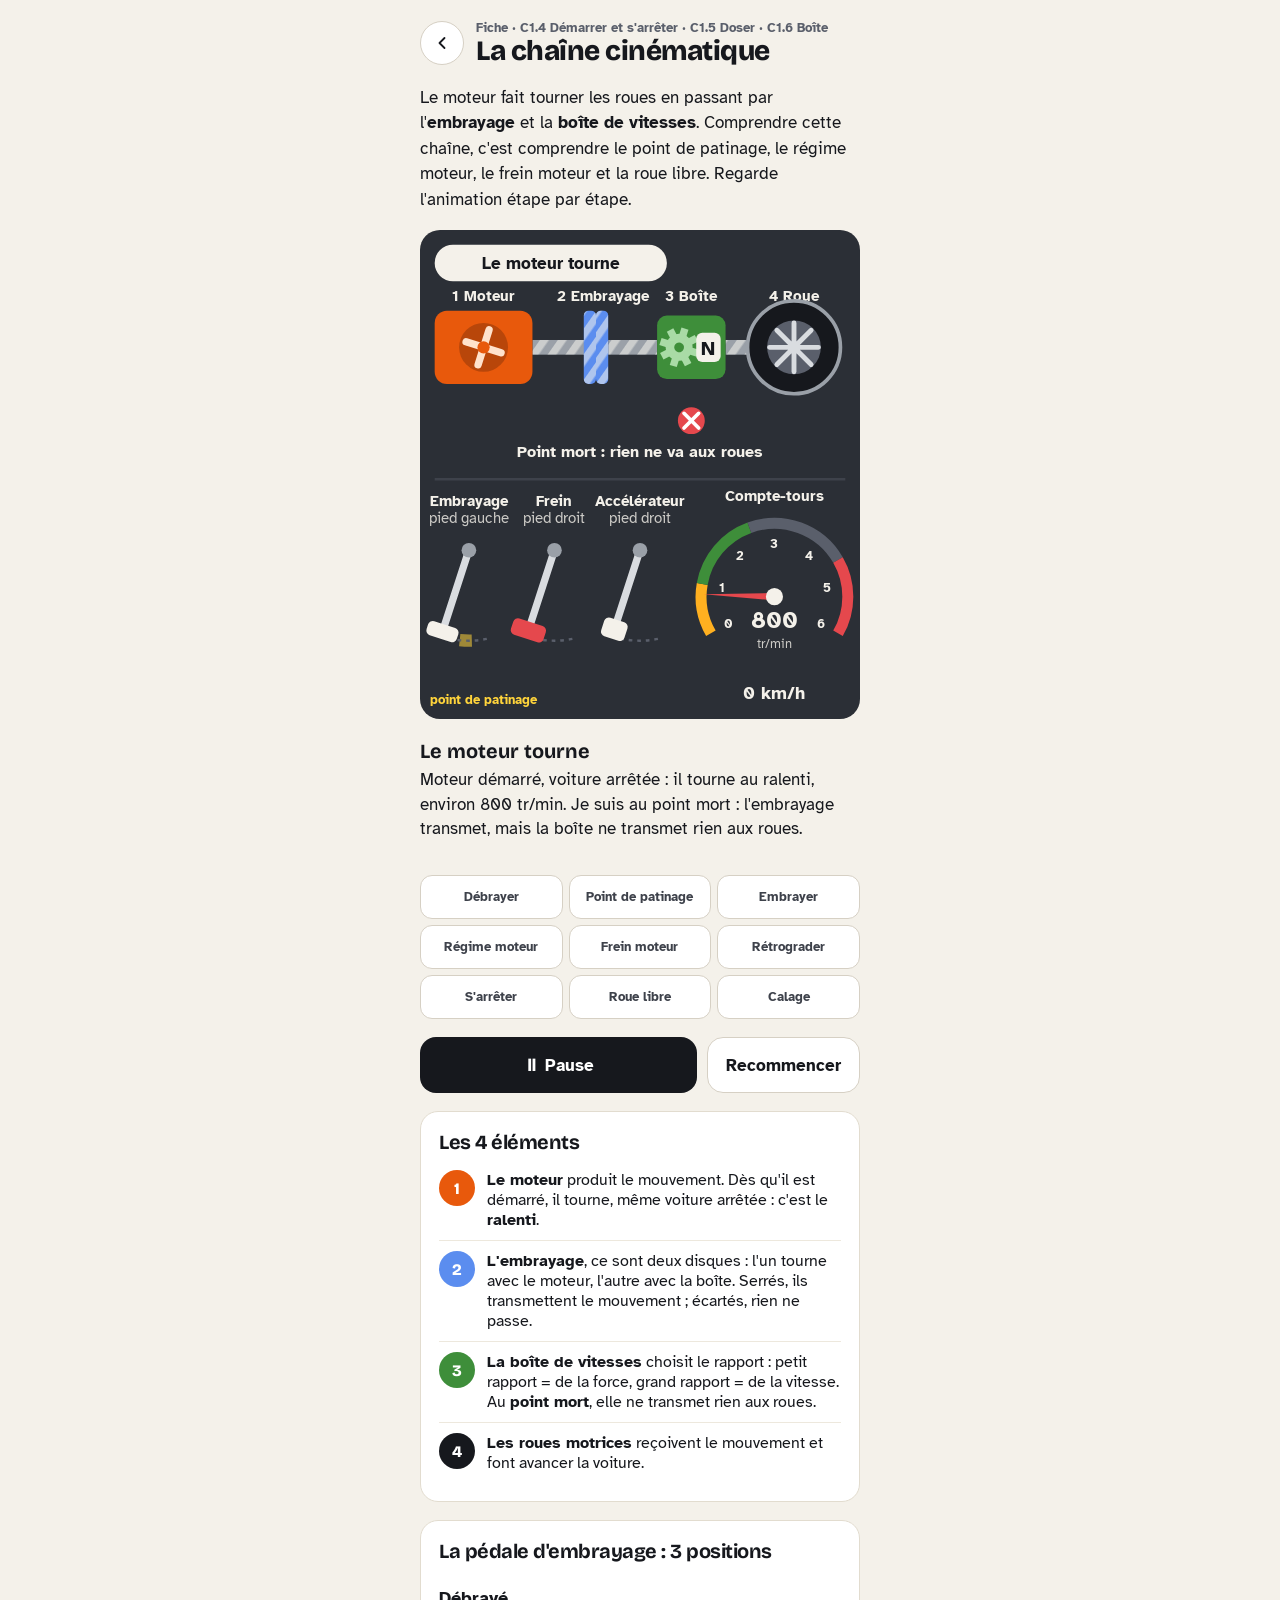
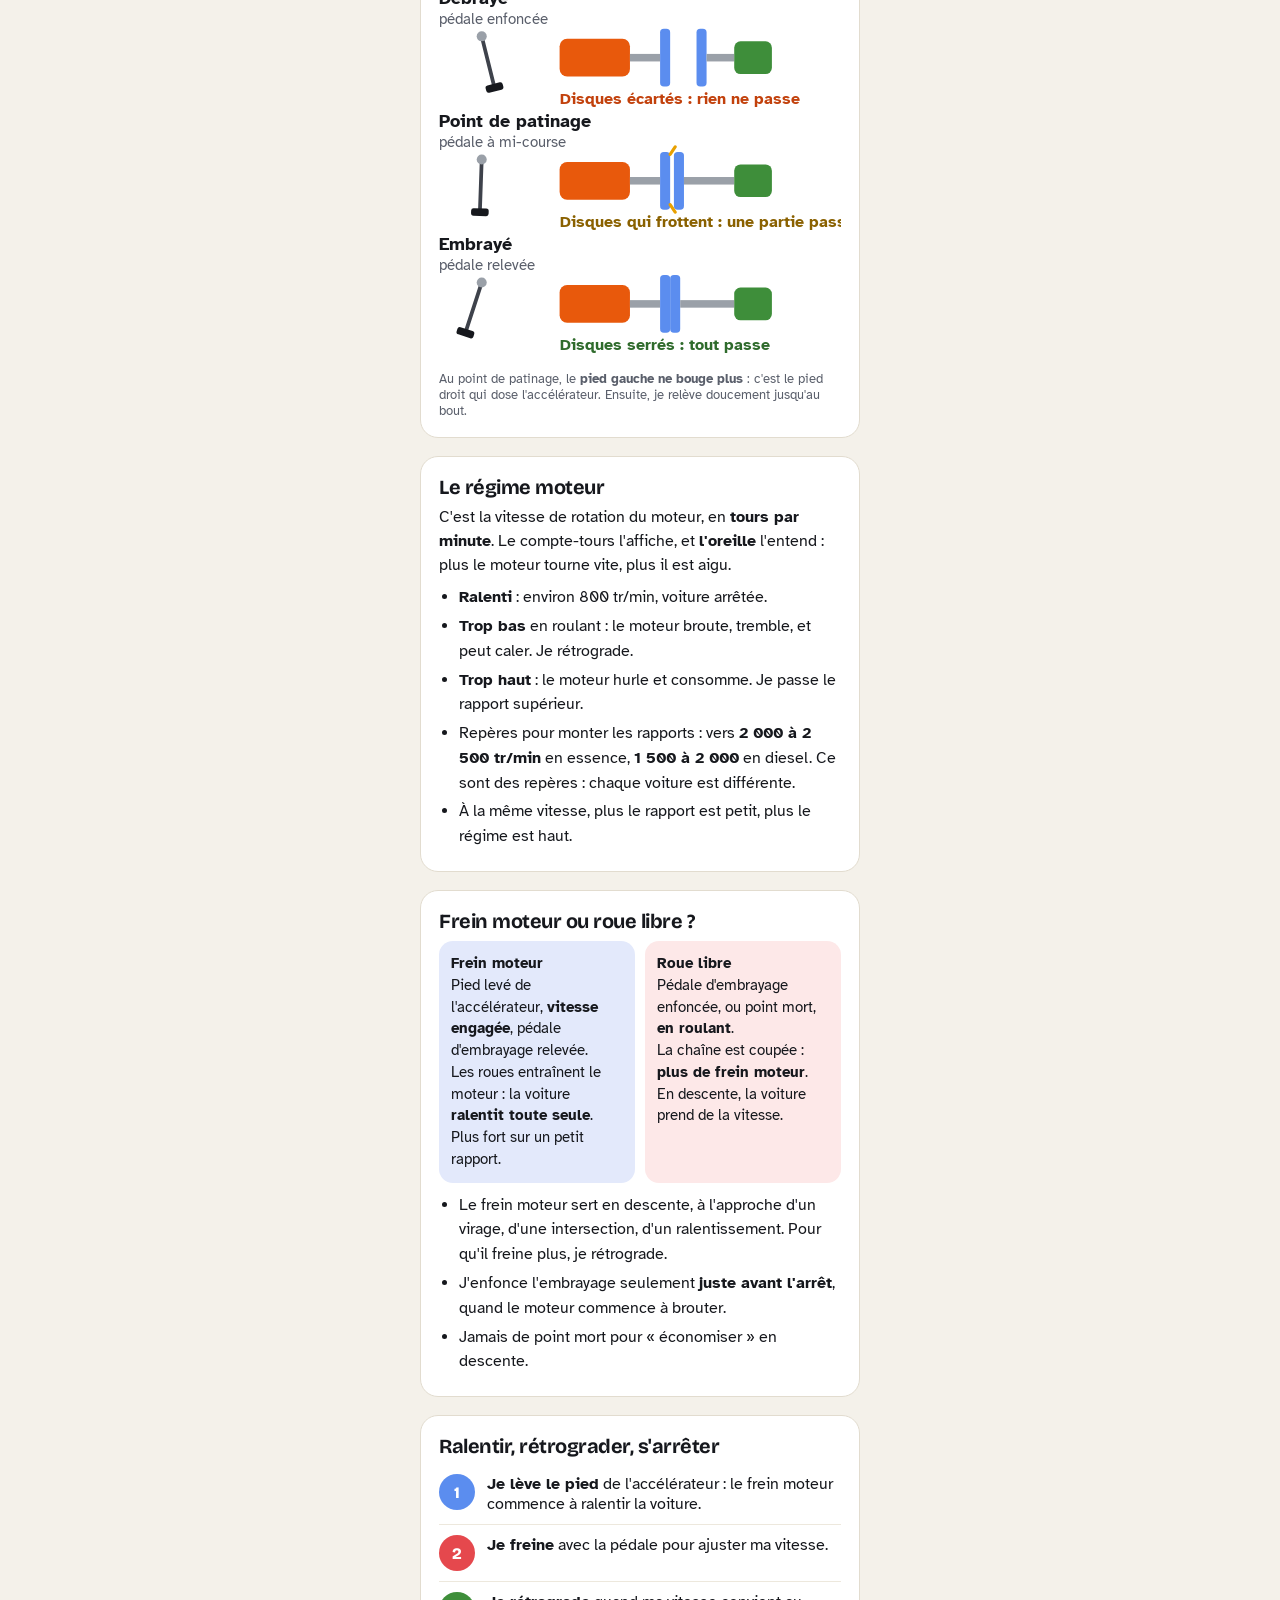
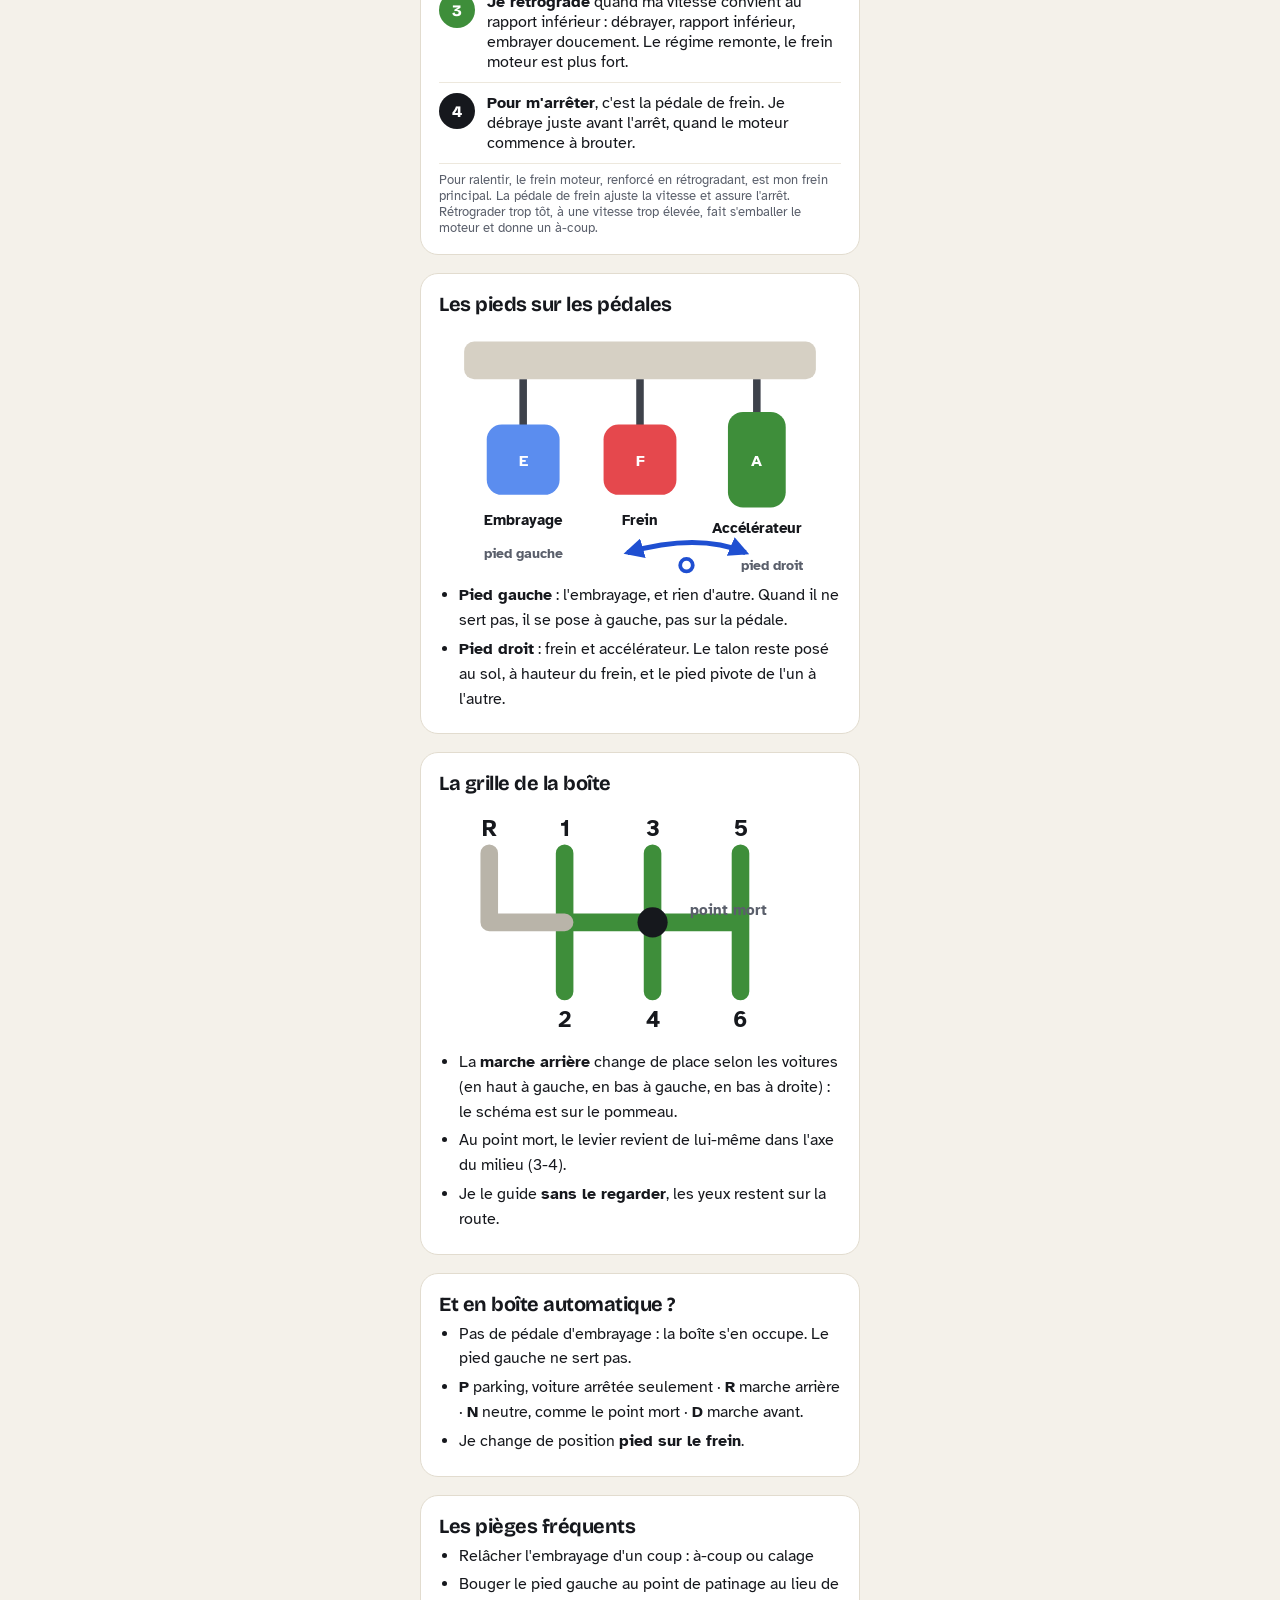
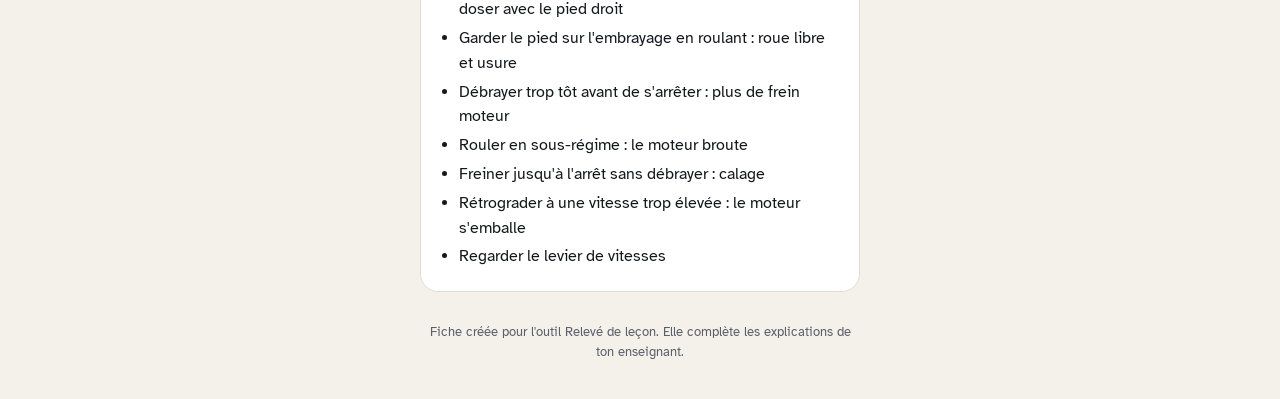
==== commit 74996a20: "Add files via upload" ====
--- a/fiches/chaine.html
+++ b/fiches/chaine.html
@@ -31,7 +31,7 @@
 <body>
 <main id="app" style="gap:18px">
   <div class="row"><a class="icon-btn" href="../#travail" id="backlink" aria-label="Retour"><svg viewBox="0 0 24 24" fill="none" stroke="currentColor" stroke-width="2.2" stroke-linecap="round" stroke-linejoin="round"><path d="M15 18l-6-6 6-6"/></svg></a>
-    <div><div class="small muted" style="font-weight:700">Fiche · C1.4 Démarrer et s'arrêter · C1.5 · C1.6</div><h1 style="font-size:28px;font-weight:800;line-height:1.1">La chaîne cinématique</h1></div></div>
+    <div><div class="small muted" style="font-weight:700">Fiche · C1.4 Démarrer et s'arrêter · C1.5 Doser · C1.6 Boîte</div><h1 style="font-size:28px;font-weight:800;line-height:1.1">La chaîne cinématique</h1></div></div>
 
   <p style="margin:0;font-size:17px;line-height:1.5">Le moteur fait tourner les roues en passant par l'<b>embrayage</b> et la <b>boîte de vitesses</b>. Comprendre cette chaîne, c'est comprendre le point de patinage, le régime moteur, le frein moteur et la roue libre. Regarde l'animation étape par étape.</p>
 
@@ -66,28 +66,33 @@
       <g transform="translate(212 96)"><g id="gear"><circle r="11" fill="#A9DBA6"/><g fill="#A9DBA6"><rect x="-3" y="-16" width="6" height="32"/><rect x="-16" y="-3" width="32" height="6"/><rect x="-3" y="-16" width="6" height="32" transform="rotate(45)"/><rect x="-3" y="-16" width="6" height="32" transform="rotate(-45)"/></g><circle r="4" fill="#3E8E3A"/></g></g>
       <rect x="226" y="84" width="20" height="24" rx="5" fill="#F4F1EA"/><text id="gearT" x="236" y="102" text-anchor="middle" class="lbl" font-size="16" fill="#16181D">N</text>
       <!-- roue -->
-      <g transform="translate(306 96)"><circle r="38" fill="#16181D" stroke="#9AA0A8" stroke-width="3"/><circle r="22" fill="#5A5F6B"/><g id="wheel" stroke="#D9DCE0" stroke-width="4" stroke-linecap="round"><path d="M0 -20 V20 M-20 0 H20 M-14 -14 L14 14 M-14 14 L14 -14"/></g><circle r="5" fill="#D9DCE0"/></g>
+      <g transform="translate(306 96)"><circle r="38" fill="#16181D" stroke="#9AA0A8" stroke-width="3"/><circle r="22" fill="#5A5F6B"/><g id="wheel" stroke="#D9DCE0" stroke-width="4" stroke-linecap="round"><path d="M0 -20 V20 M-20 0 H20 M-14 -14 L14 14 M-14 14 L14 -14"/></g><circle r="5" fill="#D9DCE0"/><path id="brk" d="M-21 -21 A30 30 0 0 1 21 -21" stroke="#E5484D" stroke-width="9" fill="none" stroke-linecap="round" opacity="0"/></g>
       <!-- sens de l'entraînement -->
       <g id="flow" opacity="0"><line id="flowL" x1="30" y1="156" x2="330" y2="156" stroke="#FFB020" stroke-width="5" stroke-linecap="round" marker-end="url(#ah)"/></g>
       <g id="cut" opacity="0"><circle cx="150" cy="156" r="11" fill="#E5484D"/><path d="M144 150 l12 12 M156 150 l-12 12" stroke="#fff" stroke-width="3" stroke-linecap="round"/></g>
       <text id="flowT" x="180" y="186" text-anchor="middle" class="lbl" font-size="13" fill="#F4F1EA"></text>
       <line x1="12" y1="204" x2="348" y2="204" stroke="#3E424B" stroke-width="2"/>
-      <!-- pédales (vue de côté, pivot en haut) -->
-      <g class="lbl" font-size="12" fill="#F4F1EA" text-anchor="middle"><text x="54" y="226">Embrayage</text><text x="54" y="240" font-weight="400" opacity=".8">pied gauche</text><text x="158" y="226">Accélérateur</text><text x="158" y="240" font-weight="400" opacity=".8">pied droit</text></g>
-      <g transform="translate(62 262)">
+      <!-- pédales (vue de côté, pivot en haut, conducteur à gauche) -->
+      <g class="lbl" font-size="12" fill="#F4F1EA" text-anchor="middle"><text x="40" y="226">Embrayage</text><text x="40" y="240" font-weight="400" opacity=".8">pied gauche</text><text x="110" y="226">Frein</text><text x="110" y="240" font-weight="400" opacity=".8">pied droit</text><text x="180" y="226">Accélérateur</text><text x="180" y="240" font-weight="400" opacity=".8">pied droit</text></g>
+      <g transform="translate(40 262)">
         <path id="ppzone" d="" stroke="#FFD43B" stroke-width="10" fill="none" opacity=".55"/>
-        <path d="M0 0" id="travC" stroke="#5A5F6B" stroke-width="2" fill="none" stroke-dasharray="3 4"/>
-        <g id="pedC"><rect x="-3" y="0" width="6" height="84" rx="3" fill="#D9DCE0"/><rect x="-14" y="78" width="28" height="12" rx="4" fill="#F4F1EA"/></g>
+        <path id="travC" stroke="#5A5F6B" stroke-width="2" fill="none" stroke-dasharray="3 4"/>
+        <g id="pedC"><rect x="-3" y="0" width="6" height="70" rx="3" fill="#D9DCE0"/><rect x="-13" y="64" width="26" height="12" rx="4" fill="#F4F1EA"/></g>
         <circle r="6" fill="#9AA0A8"/>
       </g>
-      <text x="62" y="388" text-anchor="middle" class="lbl" font-size="11" fill="#FFD43B">point de patinage</text>
-      <g transform="translate(170 262)">
+      <g transform="translate(110 262)">
+        <path id="travF" stroke="#5A5F6B" stroke-width="2" fill="none" stroke-dasharray="3 4"/>
+        <g id="pedF"><rect x="-3" y="0" width="6" height="70" rx="3" fill="#D9DCE0"/><rect x="-14" y="62" width="28" height="14" rx="4" fill="#E5484D"/></g>
+        <circle r="6" fill="#9AA0A8"/>
+      </g>
+      <g transform="translate(180 262)">
         <path id="travA" stroke="#5A5F6B" stroke-width="2" fill="none" stroke-dasharray="3 4"/>
-        <g id="pedA"><rect x="-3" y="0" width="6" height="84" rx="3" fill="#D9DCE0"/><rect x="-11" y="74" width="22" height="16" rx="4" fill="#F4F1EA"/></g>
+        <g id="pedA"><rect x="-3" y="0" width="6" height="70" rx="3" fill="#D9DCE0"/><rect x="-10" y="60" width="20" height="16" rx="4" fill="#F4F1EA"/></g>
         <circle r="6" fill="#9AA0A8"/>
       </g>
+      <text x="52" y="388" text-anchor="middle" class="lbl" font-size="11" fill="#FFD43B">point de patinage</text>
       <!-- compte-tours -->
-      <g transform="translate(272 300)">
+      <g transform="translate(290 300)">
         <path id="arcs" fill="none"/>
         <g id="ticks"></g>
         <g id="needle"><path d="M-3 0 L0 -58 L3 0 Z" fill="#E5484D"/></g><circle r="7" fill="#F4F1EA"/>
@@ -95,7 +100,7 @@
         <text y="42" text-anchor="middle" font-family="Atkinson Hyperlegible, sans-serif" font-size="11" fill="#F4F1EA" opacity=".8">tr/min</text>
         <text y="-78" text-anchor="middle" class="lbl" font-size="12" fill="#F4F1EA">Compte-tours</text>
       </g>
-      <text id="spdT" x="272" y="384" text-anchor="middle" class="lbl" font-size="15" fill="#F4F1EA">0 km/h</text>
+      <text id="spdT" x="290" y="384" text-anchor="middle" class="lbl" font-size="15" fill="#F4F1EA">0 km/h</text>
       <g id="stallB" opacity="0"><rect x="134" y="142" width="92" height="28" rx="14" fill="#E5484D"/><text x="180" y="161" text-anchor="middle" class="lbl" font-size="14" fill="#fff">Calé !</text></g>
       <g><rect x="12" y="12" width="190" height="30" rx="15" fill="#F4F1EA"/><text id="badgeT" x="107" y="32" text-anchor="middle" class="lbl" font-size="14" fill="#16181D"></text></g>
     </svg>
@@ -134,10 +139,18 @@
       <div style="background:#FDE8E8"><b>Roue libre</b><br>Pédale d'embrayage enfoncée, ou point mort, <b>en roulant</b>.<br>La chaîne est coupée : <b>plus de frein moteur</b>.<br>En descente, la voiture prend de la vitesse.</div>
     </div>
     <ul class="clean" style="margin-top:10px">
-      <li>Le frein moteur sert en descente, à l'approche d'un virage, d'une intersection, d'un ralentissement.</li>
+      <li>Le frein moteur sert en descente, à l'approche d'un virage, d'une intersection, d'un ralentissement. Pour qu'il freine plus, je rétrograde.</li>
       <li>J'enfonce l'embrayage seulement <b>juste avant l'arrêt</b>, quand le moteur commence à brouter.</li>
       <li>Jamais de point mort pour « économiser » en descente.</li>
     </ul>
+  </div>
+
+  <div class="card" id="ralentir"><h2 style="font-size:20px;margin-bottom:6px">Ralentir, rétrograder, s'arrêter</h2>
+    <div class="key"><span class="n" style="background:#5B8DEF">1</span><div><b>Je lève le pied</b> de l'accélérateur : le frein moteur commence à ralentir la voiture.</div></div>
+    <div class="key"><span class="n" style="background:#E5484D">2</span><div><b>Je freine</b> avec la pédale pour ajuster ma vitesse.</div></div>
+    <div class="key"><span class="n" style="background:#3E8E3A">3</span><div><b>Je rétrograde</b> quand ma vitesse convient au rapport inférieur : débrayer, rapport inférieur, embrayer doucement. Le régime remonte, le frein moteur est plus fort.</div></div>
+    <div class="key"><span class="n" style="background:#16181D">4</span><div><b>Pour m'arrêter</b>, c'est la pédale de frein. Je débraye juste avant l'arrêt, quand le moteur commence à brouter.</div></div>
+    <p class="small muted" style="margin:8px 0 0">Pour ralentir, le frein moteur, renforcé en rétrogradant, est mon frein principal. La pédale de frein ajuste la vitesse et assure l'arrêt. Rétrograder trop tôt, à une vitesse trop élevée, fait s'emballer le moteur et donne un à-coup.</p>
   </div>
 
   <div class="card" id="pieds"><h2 style="font-size:20px;margin-bottom:8px">Les pieds sur les pédales</h2>
@@ -184,7 +197,7 @@
   </div>
 
   <div class="card"><h2 style="font-size:20px;margin-bottom:6px">Les pièges fréquents</h2>
-    <ul class="clean"><li>Relâcher l'embrayage d'un coup : à-coup ou calage</li><li>Bouger le pied gauche au point de patinage au lieu de doser avec le pied droit</li><li>Garder le pied sur l'embrayage en roulant : roue libre et usure</li><li>Débrayer trop tôt avant de s'arrêter : plus de frein moteur</li><li>Rouler en sous-régime : le moteur broute</li><li>Regarder le levier de vitesses</li></ul></div>
+    <ul class="clean"><li>Relâcher l'embrayage d'un coup : à-coup ou calage</li><li>Bouger le pied gauche au point de patinage au lieu de doser avec le pied droit</li><li>Garder le pied sur l'embrayage en roulant : roue libre et usure</li><li>Débrayer trop tôt avant de s'arrêter : plus de frein moteur</li><li>Rouler en sous-régime : le moteur broute</li><li>Freiner jusqu'à l'arrêt sans débrayer : calage</li><li>Rétrograder à une vitesse trop élevée : le moteur s'emballe</li><li>Regarder le levier de vitesses</li></ul></div>
 
   <p class="footer">Fiche créée pour l'outil Relevé de leçon. Elle complète les explications de ton enseignant.</p>
 </main>
@@ -196,7 +209,7 @@
   const ease = (t) => t < .5 ? 2 * t * t : 1 - Math.pow(-2 * t + 2, 2) / 2;
   const lerp = (a, b, t) => a + (b - a) * t;
   const seg = (p, a, b) => Math.max(0, Math.min(1, (p - a) / (b - a)));
-  const R1 = 125, R2 = 65; // tr/min par km/h en 1re et en 2e
+  const R1 = 125, R2 = 65, R3 = 45; // tr/min par km/h en 1re, 2e, 3e
 
   // ---- compte-tours : arcs et graduations (0 à 6000 tr/min sur 240°) ----
   const ang = (rpm) => -120 + Math.min(rpm, 6000) / 6000 * 240;
@@ -214,12 +227,12 @@
   })();
 
   // ---- pédales : angle relevée / enfoncée ----
-  const PED_UP = 24, PED_DOWN = -18; // le conducteur est à gauche : enfoncer pousse la pédale vers la droite
+  const PED_UP = 18, PED_DOWN = -14; // le conducteur est à gauche : enfoncer pousse la pédale vers la droite
   const pedAngle = (down) => lerp(PED_UP, PED_DOWN, down);
   const ppt = (d, r) => { const a = pedAngle(d) * Math.PI / 180; return [(-Math.sin(a) * r).toFixed(1), (Math.cos(a) * r).toFixed(1)]; };
   const arcP = (d1, d2, r) => { const [x1, y1] = ppt(d1, r), [x2, y2] = ppt(d2, r); return `M${x1} ${y1} A${r} ${r} 0 0 ${d2 > d1 ? 0 : 1} ${x2} ${y2}`; };
-  $('travC').setAttribute('d', arcP(0, 1, 88)); $('travA').setAttribute('d', arcP(0, 1, 88));
-  $('ppzone').setAttribute('d', arcP(.38, .62, 88));
+  ['travC', 'travF', 'travA'].forEach((id) => $(id).setAttribute('d', arcP(0, 1, 74)));
+  $('ppzone').setAttribute('d', arcP(.38, .62, 74));
 
   // ---- les étapes ----
   // c : embrayage (0 = pédale enfoncée / débrayé, 1 = relevée / embrayé) · g : gaz (0-1)
@@ -241,8 +254,24 @@
         else { v = 24; const sh = seg(p, .55, .9); g = sh < .5 ? 0 : .35; c = sh < .3 ? 1 - seg(sh, 0, .3) : (sh < .55 ? 0 : seg(sh, .55, 1)); gear = sh > .42 ? '2' : (sh > .3 ? 'N' : '1');
           rpm = sh < .3 ? lerp(3000, 2600, seg(sh, 0, .3)) : lerp(2600, v * R2, seg(sh, .3, 1)); if (c < .9) { flow = 'cut'; ft = 'Changement de rapport : je débraye'; } }
         return { c, g, rpm, v, b: gear === '1' ? v * R1 : (gear === '2' ? v * R2 : rpm * c), gear, flow, ft }; } },
-    { id: 'freinmoteur', k: 'Frein moteur', d: 5400, t: 'Le frein moteur', s: 'Je lève le pied de l\'accélérateur, la 2e reste engagée, pédale d\'embrayage relevée. Ce sont maintenant les roues qui entraînent le moteur : il freine la voiture, qui ralentit toute seule. Plus le rapport est petit, plus ça freine.',
+    { id: 'freinmoteur', k: 'Frein moteur', d: 5400, t: 'Le frein moteur', s: 'Je lève le pied de l\'accélérateur, la 2e reste engagée, pédale d\'embrayage relevée. Ce sont maintenant les roues qui entraînent le moteur : il freine la voiture, qui ralentit toute seule. C\'est mon frein principal pour ralentir. Plus le rapport est petit, plus il freine.',
       f: (p) => { const v = lerp(24, 13, ease(p)); return { c: 1, g: 0, rpm: v * R2, v, b: v * R2, gear: '2', flow: 'back', ft: 'Les roues entraînent le moteur : il freine' }; } },
+    { id: 'retrograder', k: 'Rétrograder', d: 10000, t: 'Ralentir et rétrograder', s: 'En 3e à 45 km/h, je lève le pied : le frein moteur agit, mais en 3e il est faible. Je freine avec la pédale pour ajuster ma vitesse, puis je rétrograde en 2e : débrayer, 2e, embrayer doucement. Le régime remonte et le frein moteur devient plus fort.',
+      f: (p) => { let v, c = 1, g = 0, fb = 0, gear = '3', rpm, flow = 'back', ft;
+        if (p < .15) { const q = seg(p, 0, .15); v = lerp(45, 42, q); g = lerp(.3, 0, seg(q, 0, .3)); ft = 'Pied levé : frein moteur, faible en 3e'; }
+        else if (p < .42) { const q = seg(p, .15, .42); v = lerp(42, 28, ease(q)); fb = .45 * Math.min(1, q * 3); ft = 'Je freine : la pédale ajuste la vitesse'; }
+        else if (p < .64) { const q = seg(p, .42, .64); v = lerp(28, 26, q); fb = lerp(.45, 0, seg(q, 0, .4)); c = q < .25 ? 1 - seg(q, 0, .25) : (q < .5 ? 0 : seg(q, .5, 1)); gear = q < .3 ? '3' : (q < .42 ? 'N' : '2'); flow = c > .9 ? 'back' : 'cut'; ft = 'Je rétrograde : débrayer, 2e, embrayer'; }
+        else { const q = seg(p, .64, 1); v = lerp(26, 14, ease(q)); gear = '2'; ft = 'En 2e : le frein moteur est plus fort'; }
+        const geared = gear === '3' ? v * R3 : (gear === '2' ? v * R2 : 800);
+        rpm = c > .95 ? geared : lerp(800, geared, c);
+        return { c, g, fb, rpm, v, b: gear === 'N' ? rpm * c : geared, gear, flow, ft }; } },
+    { id: 'arret', k: 'S\'arrêter', d: 7000, t: 'S\'arrêter', s: 'Pour m\'arrêter, c\'est la pédale de frein. Je freine progressivement ; quand le moteur commence à brouter, je débraye pour ne pas caler. Je garde le pied sur le frein jusqu\'à l\'arrêt complet, puis je mets le point mort.',
+      f: (p) => { let v, c = 1, fb, gear = '2', flow = 'back', ft, rpm;
+        if (p < .28) { const q = seg(p, 0, .28); v = lerp(14, 11, q); fb = .4 * Math.min(1, q * 3); ft = 'Je freine progressivement'; }
+        else if (p < .38) { v = lerp(11, 10, seg(p, .28, .38)); fb = .4; c = 1 - seg(p, .28, .38); flow = 'cut'; ft = 'Le moteur broute : je débraye'; }
+        else { const q = seg(p, .38, .82); v = lerp(10, 0, ease(q)); fb = q < 1 ? .45 : .3; c = 0; flow = 'cut'; ft = v > 0 ? 'Je freine jusqu\'à l\'arrêt complet' : 'Arrêté : pied sur le frein, point mort'; if (p > .9) gear = 'N'; }
+        rpm = c > .95 ? v * R2 : lerp(800, v * R2, c);
+        return { c, g: 0, fb, rpm, v, b: gear === 'N' ? 0 : v * R2, gear, flow, ft }; } },
     { id: 'rouelibre', k: 'Roue libre', d: 5400, t: 'La roue libre', s: 'Si j\'enfonce l\'embrayage (ou si je mets le point mort) en roulant, la chaîne est coupée. Le moteur retombe au ralenti, les roues tournent seules : plus de frein moteur. En descente, la voiture accélère. À éviter, sauf juste avant de s\'arrêter.',
       f: (p) => { const c = 1 - ease(seg(p, 0, .2)), v = lerp(24, 22, p); return { c, g: 0, rpm: c > .5 ? v * R2 : lerp(v * R2, 800, seg(p, .1, .45)), v, b: v * R2, gear: '2', flow: 'cut', ft: 'Chaîne coupée : plus de frein moteur' }; } },
     { id: 'calage', k: 'Calage', d: 4800, t: 'Le calage', s: 'En 1re, voiture arrêtée, je relâche l\'embrayage d\'un coup sans accélérer. Le moteur n\'a pas assez de force pour entraîner la voiture : le régime s\'effondre, la voiture fait un à-coup et le moteur s\'arrête.',
@@ -288,6 +317,8 @@
     // pédales et compte-tours
     $('pedC').setAttribute('transform', `rotate(${pedAngle(1 - s.c)})`);
     $('pedA').setAttribute('transform', `rotate(${pedAngle(s.g)})`);
+    $('pedF').setAttribute('transform', `rotate(${pedAngle(s.fb || 0)})`);
+    $('brk').setAttribute('opacity', Math.min(1, (s.fb || 0) * 2));
     const shake = s.rpm > 0 && s.rpm < 750 ? Math.sin(performance.now() / 30) * 3 : 0;
     $('needle').setAttribute('transform', `rotate(${ang(Math.max(0, s.rpm)) + shake})`);
     $('rpmT').textContent = String(Math.round(s.rpm / 50) * 50);
